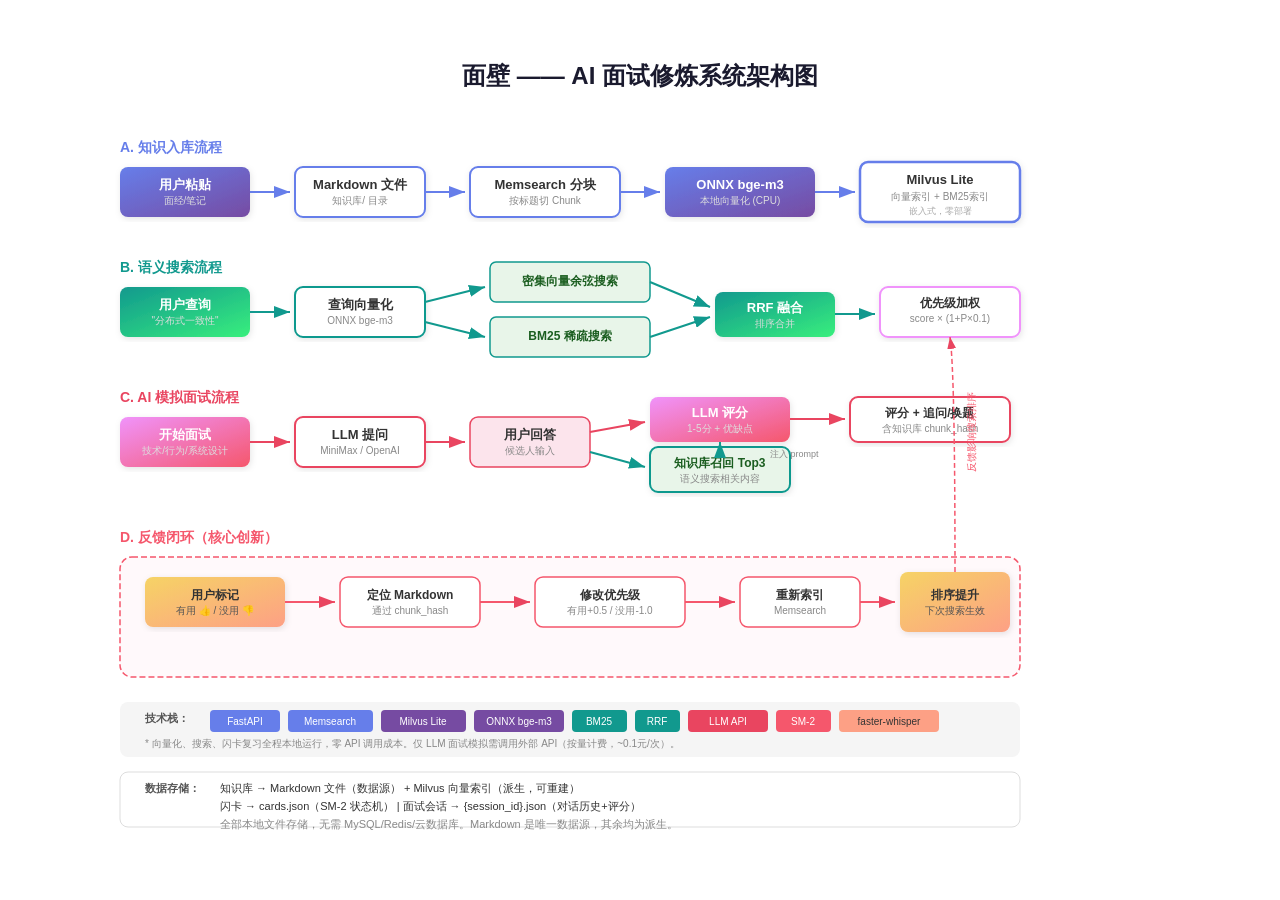
==== Agent-design-share/app/static/architecture.html @ 16f2e2cd "Add files via upload" ====
<!DOCTYPE html>
<html lang="zh">
<head>
<meta charset="UTF-8">
<title>系统架构图</title>
<style>
body { margin: 0; padding: 40px; background: #fff; font-family: -apple-system, "Segoe UI", sans-serif; }
h2 { text-align: center; margin-bottom: 30px; color: #1a1a2e; }
</style>
</head>
<body>
<h2>面壁 —— AI 面试修炼系统架构图</h2>
<svg viewBox="0 0 1100 720" xmlns="http://www.w3.org/2000/svg" style="max-width:1100px;margin:0 auto;display:block">
  <defs>
    <marker id="arrow" markerWidth="8" markerHeight="6" refX="8" refY="3" orient="auto"><path d="M0,0 L8,3 L0,6" fill="#555"/></marker>
    <marker id="arrow-blue" markerWidth="8" markerHeight="6" refX="8" refY="3" orient="auto"><path d="M0,0 L8,3 L0,6" fill="#667eea"/></marker>
    <marker id="arrow-green" markerWidth="8" markerHeight="6" refX="8" refY="3" orient="auto"><path d="M0,0 L8,3 L0,6" fill="#11998e"/></marker>
    <marker id="arrow-red" markerWidth="8" markerHeight="6" refX="8" refY="3" orient="auto"><path d="M0,0 L8,3 L0,6" fill="#e94560"/></marker>
    <filter id="shadow"><feDropShadow dx="1" dy="2" stdDeviation="3" flood-opacity="0.1"/></filter>
    <linearGradient id="gBlue" x1="0" y1="0" x2="1" y2="1"><stop offset="0%" stop-color="#667eea"/><stop offset="100%" stop-color="#764ba2"/></linearGradient>
    <linearGradient id="gGreen" x1="0" y1="0" x2="1" y2="1"><stop offset="0%" stop-color="#11998e"/><stop offset="100%" stop-color="#38ef7d"/></linearGradient>
    <linearGradient id="gOrange" x1="0" y1="0" x2="1" y2="1"><stop offset="0%" stop-color="#f093fb"/><stop offset="100%" stop-color="#f5576c"/></linearGradient>
    <linearGradient id="gYellow" x1="0" y1="0" x2="1" y2="1"><stop offset="0%" stop-color="#f6d365"/><stop offset="100%" stop-color="#fda085"/></linearGradient>
  </defs>

  <!-- ═══ 知识入库流程 (顶部) ═══ -->
  <text x="30" y="30" font-size="14" font-weight="bold" fill="#667eea">A. 知识入库流程</text>

  <!-- 用户粘贴 -->
  <rect x="30" y="45" width="130" height="50" rx="8" fill="url(#gBlue)" filter="url(#shadow)"/>
  <text x="95" y="67" text-anchor="middle" fill="#fff" font-size="13" font-weight="600">用户粘贴</text>
  <text x="95" y="82" text-anchor="middle" fill="#ddd" font-size="10">面经/笔记</text>

  <!-- → -->
  <line x1="160" y1="70" x2="200" y2="70" stroke="#667eea" stroke-width="2" marker-end="url(#arrow-blue)"/>

  <!-- Markdown文件 -->
  <rect x="205" y="45" width="130" height="50" rx="8" fill="#fff" stroke="#667eea" stroke-width="2" filter="url(#shadow)"/>
  <text x="270" y="67" text-anchor="middle" fill="#333" font-size="13" font-weight="600">Markdown 文件</text>
  <text x="270" y="82" text-anchor="middle" fill="#888" font-size="10">知识库/ 目录</text>

  <!-- → -->
  <line x1="335" y1="70" x2="375" y2="70" stroke="#667eea" stroke-width="2" marker-end="url(#arrow-blue)"/>

  <!-- Memsearch 扫描+分块 -->
  <rect x="380" y="45" width="150" height="50" rx="8" fill="#fff" stroke="#667eea" stroke-width="2" filter="url(#shadow)"/>
  <text x="455" y="67" text-anchor="middle" fill="#333" font-size="13" font-weight="600">Memsearch 分块</text>
  <text x="455" y="82" text-anchor="middle" fill="#888" font-size="10">按标题切 Chunk</text>

  <!-- → -->
  <line x1="530" y1="70" x2="570" y2="70" stroke="#667eea" stroke-width="2" marker-end="url(#arrow-blue)"/>

  <!-- ONNX 向量化 -->
  <rect x="575" y="45" width="150" height="50" rx="8" fill="url(#gBlue)" filter="url(#shadow)"/>
  <text x="650" y="67" text-anchor="middle" fill="#fff" font-size="13" font-weight="600">ONNX bge-m3</text>
  <text x="650" y="82" text-anchor="middle" fill="#ddd" font-size="10">本地向量化 (CPU)</text>

  <!-- → -->
  <line x1="725" y1="70" x2="765" y2="70" stroke="#667eea" stroke-width="2" marker-end="url(#arrow-blue)"/>

  <!-- Milvus 存储 -->
  <rect x="770" y="40" width="160" height="60" rx="8" fill="#fff" stroke="#667eea" stroke-width="2.5" filter="url(#shadow)"/>
  <text x="850" y="62" text-anchor="middle" fill="#333" font-size="13" font-weight="700">Milvus Lite</text>
  <text x="850" y="78" text-anchor="middle" fill="#888" font-size="10">向量索引 + BM25索引</text>
  <text x="850" y="92" text-anchor="middle" fill="#aaa" font-size="9">嵌入式，零部署</text>

  <!-- ═══ 搜索流程 (中部) ═══ -->
  <text x="30" y="150" font-size="14" font-weight="bold" fill="#11998e">B. 语义搜索流程</text>

  <!-- 用户查询 -->
  <rect x="30" y="165" width="130" height="50" rx="8" fill="url(#gGreen)" filter="url(#shadow)"/>
  <text x="95" y="187" text-anchor="middle" fill="#fff" font-size="13" font-weight="600">用户查询</text>
  <text x="95" y="202" text-anchor="middle" fill="#ddd" font-size="10">"分布式一致性"</text>

  <!-- → -->
  <line x1="160" y1="190" x2="200" y2="190" stroke="#11998e" stroke-width="2" marker-end="url(#arrow-green)"/>

  <!-- 查询向量化 -->
  <rect x="205" y="165" width="130" height="50" rx="8" fill="#fff" stroke="#11998e" stroke-width="2" filter="url(#shadow)"/>
  <text x="270" y="187" text-anchor="middle" fill="#333" font-size="13" font-weight="600">查询向量化</text>
  <text x="270" y="202" text-anchor="middle" fill="#888" font-size="10">ONNX bge-m3</text>

  <!-- 分叉成两路 -->
  <line x1="335" y1="180" x2="395" y2="165" stroke="#11998e" stroke-width="2" marker-end="url(#arrow-green)"/>
  <line x1="335" y1="200" x2="395" y2="215" stroke="#11998e" stroke-width="2" marker-end="url(#arrow-green)"/>

  <!-- 密集向量搜索 -->
  <rect x="400" y="140" width="160" height="40" rx="6" fill="#e8f5e9" stroke="#11998e" stroke-width="1.5"/>
  <text x="480" y="163" text-anchor="middle" fill="#1b5e20" font-size="12" font-weight="600">密集向量余弦搜索</text>

  <!-- BM25 稀疏搜索 -->
  <rect x="400" y="195" width="160" height="40" rx="6" fill="#e8f5e9" stroke="#11998e" stroke-width="1.5"/>
  <text x="480" y="218" text-anchor="middle" fill="#1b5e20" font-size="12" font-weight="600">BM25 稀疏搜索</text>

  <!-- 两路合并 → RRF -->
  <line x1="560" y1="160" x2="620" y2="185" stroke="#11998e" stroke-width="2" marker-end="url(#arrow-green)"/>
  <line x1="560" y1="215" x2="620" y2="195" stroke="#11998e" stroke-width="2" marker-end="url(#arrow-green)"/>

  <!-- RRF 融合 -->
  <rect x="625" y="170" width="120" height="45" rx="8" fill="url(#gGreen)" filter="url(#shadow)"/>
  <text x="685" y="190" text-anchor="middle" fill="#fff" font-size="13" font-weight="700">RRF 融合</text>
  <text x="685" y="205" text-anchor="middle" fill="#ddd" font-size="10">排序合并</text>

  <!-- → -->
  <line x1="745" y1="192" x2="785" y2="192" stroke="#11998e" stroke-width="2" marker-end="url(#arrow-green)"/>

  <!-- 优先级加权 -->
  <rect x="790" y="165" width="140" height="50" rx="8" fill="#fff" stroke="#f093fb" stroke-width="2" filter="url(#shadow)"/>
  <text x="860" y="185" text-anchor="middle" fill="#333" font-size="12" font-weight="600">优先级加权</text>
  <text x="860" y="200" text-anchor="middle" fill="#888" font-size="10">score × (1+P×0.1)</text>

  <!-- ═══ 面试+评分流程 (中下部) ═══ -->
  <text x="30" y="280" font-size="14" font-weight="bold" fill="#e94560">C. AI 模拟面试流程</text>

  <!-- 开始面试 -->
  <rect x="30" y="295" width="130" height="50" rx="8" fill="url(#gOrange)" filter="url(#shadow)"/>
  <text x="95" y="317" text-anchor="middle" fill="#fff" font-size="13" font-weight="600">开始面试</text>
  <text x="95" y="332" text-anchor="middle" fill="#ddd" font-size="10">技术/行为/系统设计</text>

  <!-- → -->
  <line x1="160" y1="320" x2="200" y2="320" stroke="#e94560" stroke-width="2" marker-end="url(#arrow-red)"/>

  <!-- LLM 提问 -->
  <rect x="205" y="295" width="130" height="50" rx="8" fill="#fff" stroke="#e94560" stroke-width="2" filter="url(#shadow)"/>
  <text x="270" y="317" text-anchor="middle" fill="#333" font-size="13" font-weight="600">LLM 提问</text>
  <text x="270" y="332" text-anchor="middle" fill="#888" font-size="10">MiniMax / OpenAI</text>

  <!-- → -->
  <line x1="335" y1="320" x2="375" y2="320" stroke="#e94560" stroke-width="2" marker-end="url(#arrow-red)"/>

  <!-- 用户回答 -->
  <rect x="380" y="295" width="120" height="50" rx="8" fill="#fce4ec" stroke="#e94560" stroke-width="1.5"/>
  <text x="440" y="317" text-anchor="middle" fill="#333" font-size="13" font-weight="600">用户回答</text>
  <text x="440" y="332" text-anchor="middle" fill="#888" font-size="10">候选人输入</text>

  <!-- → 两路 -->
  <line x1="500" y1="310" x2="555" y2="300" stroke="#e94560" stroke-width="2" marker-end="url(#arrow-red)"/>
  <line x1="500" y1="330" x2="555" y2="345" stroke="#11998e" stroke-width="2" marker-end="url(#arrow-green)"/>

  <!-- 知识库召回 -->
  <rect x="560" y="325" width="140" height="45" rx="8" fill="#e8f5e9" stroke="#11998e" stroke-width="2" filter="url(#shadow)"/>
  <text x="630" y="345" text-anchor="middle" fill="#1b5e20" font-size="12" font-weight="600">知识库召回 Top3</text>
  <text x="630" y="360" text-anchor="middle" fill="#888" font-size="10">语义搜索相关内容</text>

  <!-- LLM 评分 -->
  <rect x="560" y="275" width="140" height="45" rx="8" fill="url(#gOrange)" filter="url(#shadow)"/>
  <text x="630" y="295" text-anchor="middle" fill="#fff" font-size="13" font-weight="700">LLM 评分</text>
  <text x="630" y="310" text-anchor="middle" fill="#ddd" font-size="10">1-5分 + 优缺点</text>

  <!-- 知识库→LLM -->
  <line x1="630" y1="325" x2="630" y2="320" stroke="#11998e" stroke-width="2" marker-end="url(#arrow-green)"/>
  <text x="680" y="335" font-size="9" fill="#888">注入 prompt</text>

  <!-- → 输出 -->
  <line x1="700" y1="297" x2="755" y2="297" stroke="#e94560" stroke-width="2" marker-end="url(#arrow-red)"/>

  <!-- 评分结果 -->
  <rect x="760" y="275" width="160" height="45" rx="8" fill="#fff" stroke="#e94560" stroke-width="2" filter="url(#shadow)"/>
  <text x="840" y="295" text-anchor="middle" fill="#333" font-size="12" font-weight="600">评分 + 追问/换题</text>
  <text x="840" y="310" text-anchor="middle" fill="#888" font-size="10">含知识库 chunk_hash</text>

  <!-- ═══ 反馈闭环 (底部) ═══ -->
  <text x="30" y="420" font-size="14" font-weight="bold" fill="#f5576c">D. 反馈闭环（核心创新）</text>

  <!-- 反馈流程框 -->
  <rect x="30" y="435" width="900" height="120" rx="12" fill="#fff9fb" stroke="#f5576c" stroke-width="1.5" stroke-dasharray="6,3"/>

  <!-- 用户标记 -->
  <rect x="55" y="455" width="140" height="50" rx="8" fill="url(#gYellow)" filter="url(#shadow)"/>
  <text x="125" y="477" text-anchor="middle" fill="#333" font-size="12" font-weight="600">用户标记</text>
  <text x="125" y="492" text-anchor="middle" fill="#555" font-size="10">有用 👍 / 没用 👎</text>

  <!-- → -->
  <line x1="195" y1="480" x2="245" y2="480" stroke="#f5576c" stroke-width="2" marker-end="url(#arrow-red)"/>

  <!-- 定位源文件 -->
  <rect x="250" y="455" width="140" height="50" rx="8" fill="#fff" stroke="#f5576c" stroke-width="1.5"/>
  <text x="320" y="477" text-anchor="middle" fill="#333" font-size="12" font-weight="600">定位 Markdown</text>
  <text x="320" y="492" text-anchor="middle" fill="#888" font-size="10">通过 chunk_hash</text>

  <!-- → -->
  <line x1="390" y1="480" x2="440" y2="480" stroke="#f5576c" stroke-width="2" marker-end="url(#arrow-red)"/>

  <!-- 修改优先级 -->
  <rect x="445" y="455" width="150" height="50" rx="8" fill="#fff" stroke="#f5576c" stroke-width="1.5"/>
  <text x="520" y="477" text-anchor="middle" fill="#333" font-size="12" font-weight="600">修改优先级</text>
  <text x="520" y="492" text-anchor="middle" fill="#888" font-size="10">有用+0.5 / 没用-1.0</text>

  <!-- → -->
  <line x1="595" y1="480" x2="645" y2="480" stroke="#f5576c" stroke-width="2" marker-end="url(#arrow-red)"/>

  <!-- 重新索引 -->
  <rect x="650" y="455" width="120" height="50" rx="8" fill="#fff" stroke="#f5576c" stroke-width="1.5"/>
  <text x="710" y="477" text-anchor="middle" fill="#333" font-size="12" font-weight="600">重新索引</text>
  <text x="710" y="492" text-anchor="middle" fill="#888" font-size="10">Memsearch</text>

  <!-- → -->
  <line x1="770" y1="480" x2="805" y2="480" stroke="#f5576c" stroke-width="2" marker-end="url(#arrow-red)"/>

  <!-- 排序变化 -->
  <rect x="810" y="450" width="110" height="60" rx="8" fill="url(#gYellow)" filter="url(#shadow)"/>
  <text x="865" y="477" text-anchor="middle" fill="#333" font-size="12" font-weight="700">排序提升</text>
  <text x="865" y="492" text-anchor="middle" fill="#555" font-size="10">下次搜索生效</text>

  <!-- 回到搜索的弧线箭头 -->
  <path d="M865,450 Q865,250 860,215" fill="none" stroke="#f5576c" stroke-width="1.5" stroke-dasharray="5,3" marker-end="url(#arrow-red)"/>
  <text x="885" y="350" font-size="10" fill="#f5576c" transform="rotate(-90,885,350)">反馈影响搜索排序</text>

  <!-- ═══ 底部技术栈标签 ═══ -->
  <rect x="30" y="580" width="900" height="55" rx="8" fill="#f5f5f5"/>
  <text x="55" y="600" font-size="11" fill="#555" font-weight="600">技术栈：</text>

  <rect x="120" y="588" width="70" height="22" rx="4" fill="#667eea"/><text x="155" y="603" text-anchor="middle" fill="#fff" font-size="10">FastAPI</text>
  <rect x="198" y="588" width="85" height="22" rx="4" fill="#667eea"/><text x="240" y="603" text-anchor="middle" fill="#fff" font-size="10">Memsearch</text>
  <rect x="291" y="588" width="85" height="22" rx="4" fill="#764ba2"/><text x="333" y="603" text-anchor="middle" fill="#fff" font-size="10">Milvus Lite</text>
  <rect x="384" y="588" width="90" height="22" rx="4" fill="#764ba2"/><text x="429" y="603" text-anchor="middle" fill="#fff" font-size="10">ONNX bge-m3</text>
  <rect x="482" y="588" width="55" height="22" rx="4" fill="#11998e"/><text x="509" y="603" text-anchor="middle" fill="#fff" font-size="10">BM25</text>
  <rect x="545" y="588" width="45" height="22" rx="4" fill="#11998e"/><text x="567" y="603" text-anchor="middle" fill="#fff" font-size="10">RRF</text>
  <rect x="598" y="588" width="80" height="22" rx="4" fill="#e94560"/><text x="638" y="603" text-anchor="middle" fill="#fff" font-size="10">LLM API</text>
  <rect x="686" y="588" width="55" height="22" rx="4" fill="#f5576c"/><text x="713" y="603" text-anchor="middle" fill="#fff" font-size="10">SM-2</text>
  <rect x="749" y="588" width="100" height="22" rx="4" fill="#fda085"/><text x="799" y="603" text-anchor="middle" fill="#333" font-size="10">faster-whisper</text>

  <!-- 标注：零成本 -->
  <text x="55" y="625" font-size="10" fill="#888">* 向量化、搜索、闪卡复习全程本地运行，零 API 调用成本。仅 LLM 面试模拟需调用外部 API（按量计费，~0.1元/次）。</text>

  <!-- ═══ 数据流标注 ═══ -->
  <rect x="30" y="650" width="900" height="55" rx="8" fill="#fff" stroke="#ddd" stroke-width="1"/>
  <text x="55" y="670" font-size="11" fill="#555" font-weight="600">数据存储：</text>
  <text x="130" y="670" font-size="11" fill="#333">知识库 → Markdown 文件（数据源） + Milvus 向量索引（派生，可重建）</text>
  <text x="130" y="688" font-size="11" fill="#333">闪卡 → cards.json（SM-2 状态机）  |  面试会话 → {session_id}.json（对话历史+评分）</text>
  <text x="130" y="706" font-size="11" fill="#888">全部本地文件存储，无需 MySQL/Redis/云数据库。Markdown 是唯一数据源，其余均为派生。</text>
</svg>
</body>
</html>
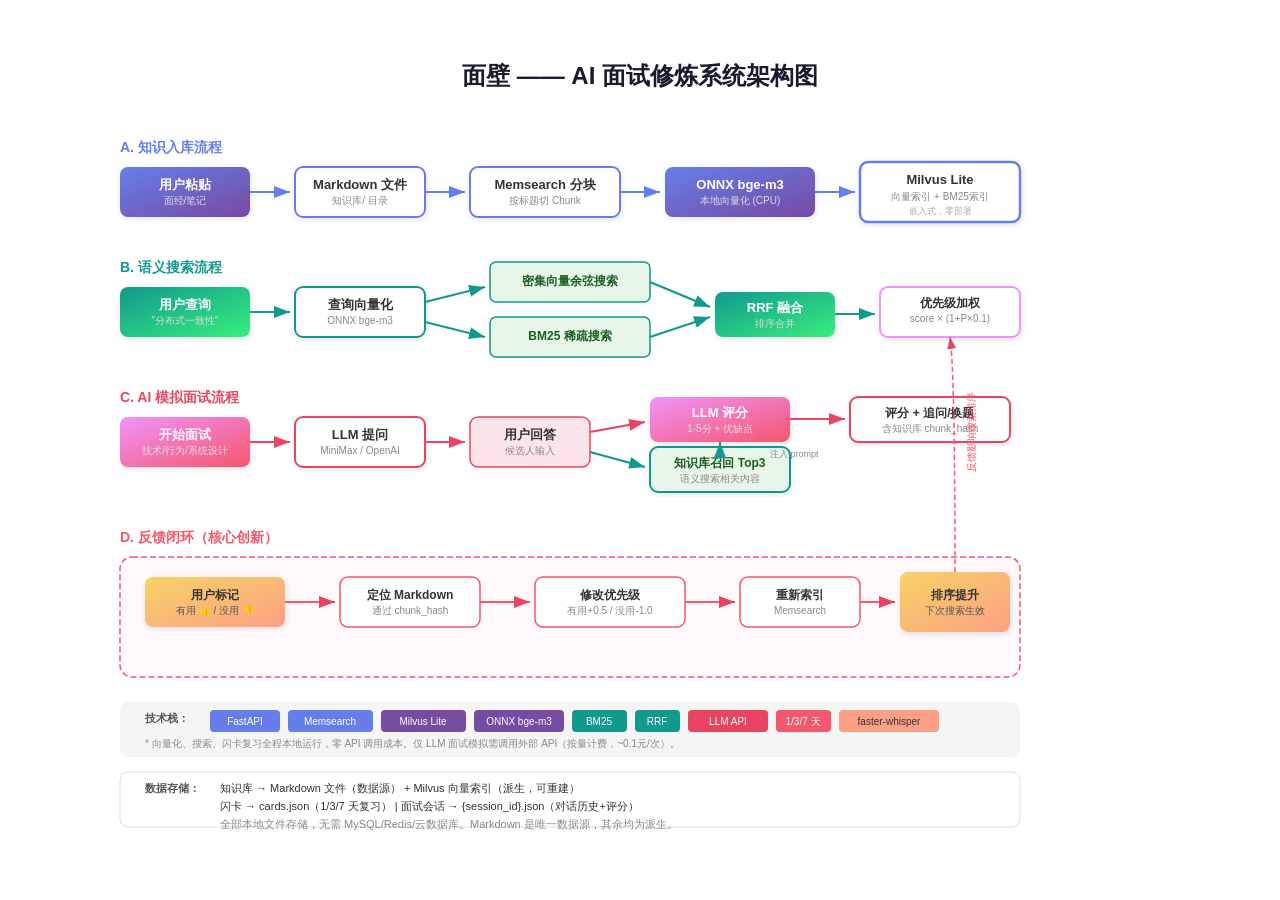
==== commit 0c10b5b0: "fix: improve demo setup and interview scoring" ====
--- a/Agent-design-share/app/static/architecture.html
+++ b/Agent-design-share/app/static/architecture.html
@@ -217,7 +217,7 @@
   <rect x="482" y="588" width="55" height="22" rx="4" fill="#11998e"/><text x="509" y="603" text-anchor="middle" fill="#fff" font-size="10">BM25</text>
   <rect x="545" y="588" width="45" height="22" rx="4" fill="#11998e"/><text x="567" y="603" text-anchor="middle" fill="#fff" font-size="10">RRF</text>
   <rect x="598" y="588" width="80" height="22" rx="4" fill="#e94560"/><text x="638" y="603" text-anchor="middle" fill="#fff" font-size="10">LLM API</text>
-  <rect x="686" y="588" width="55" height="22" rx="4" fill="#f5576c"/><text x="713" y="603" text-anchor="middle" fill="#fff" font-size="10">SM-2</text>
+  <rect x="686" y="588" width="55" height="22" rx="4" fill="#f5576c"/><text x="713" y="603" text-anchor="middle" fill="#fff" font-size="10">1/3/7 天</text>
   <rect x="749" y="588" width="100" height="22" rx="4" fill="#fda085"/><text x="799" y="603" text-anchor="middle" fill="#333" font-size="10">faster-whisper</text>
 
   <!-- 标注：零成本 -->
@@ -227,7 +227,7 @@
   <rect x="30" y="650" width="900" height="55" rx="8" fill="#fff" stroke="#ddd" stroke-width="1"/>
   <text x="55" y="670" font-size="11" fill="#555" font-weight="600">数据存储：</text>
   <text x="130" y="670" font-size="11" fill="#333">知识库 → Markdown 文件（数据源） + Milvus 向量索引（派生，可重建）</text>
-  <text x="130" y="688" font-size="11" fill="#333">闪卡 → cards.json（SM-2 状态机）  |  面试会话 → {session_id}.json（对话历史+评分）</text>
+  <text x="130" y="688" font-size="11" fill="#333">闪卡 → cards.json（1/3/7 天复习）  |  面试会话 → {session_id}.json（对话历史+评分）</text>
   <text x="130" y="706" font-size="11" fill="#888">全部本地文件存储，无需 MySQL/Redis/云数据库。Markdown 是唯一数据源，其余均为派生。</text>
 </svg>
 </body>
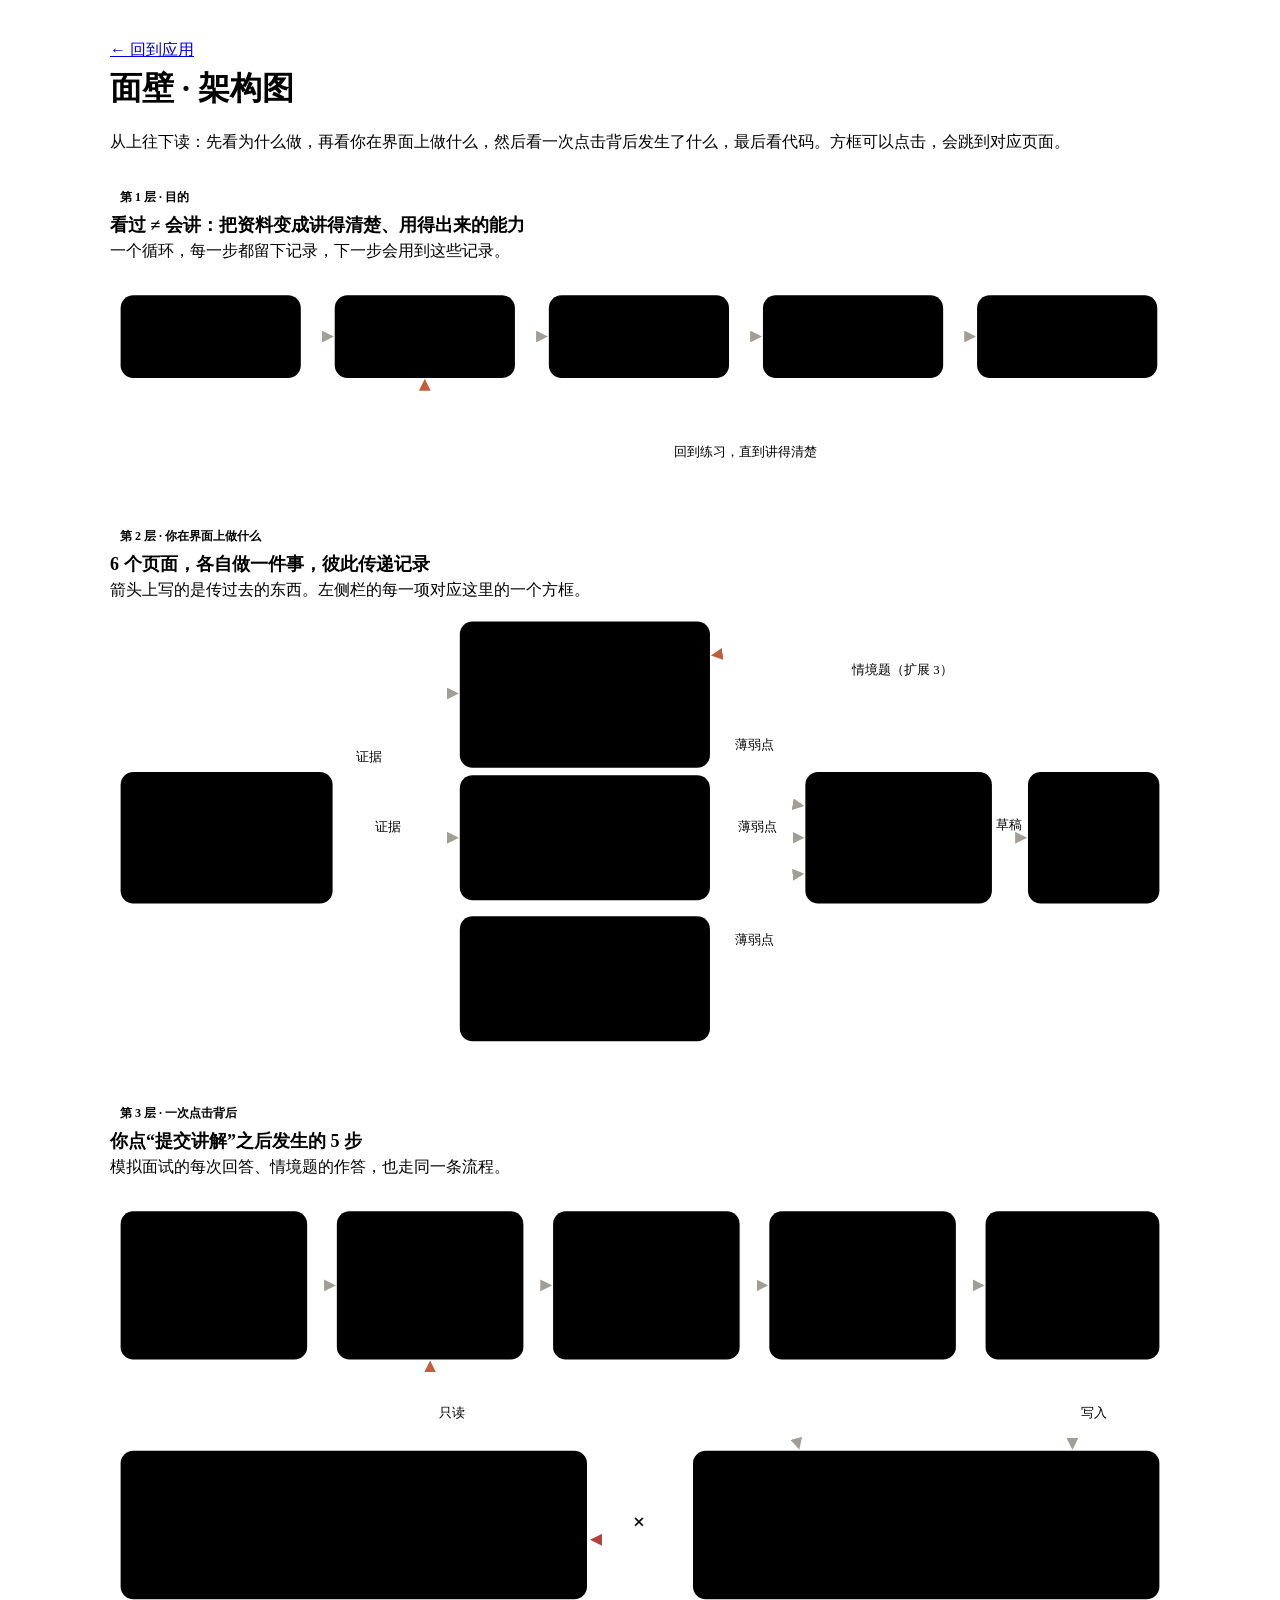
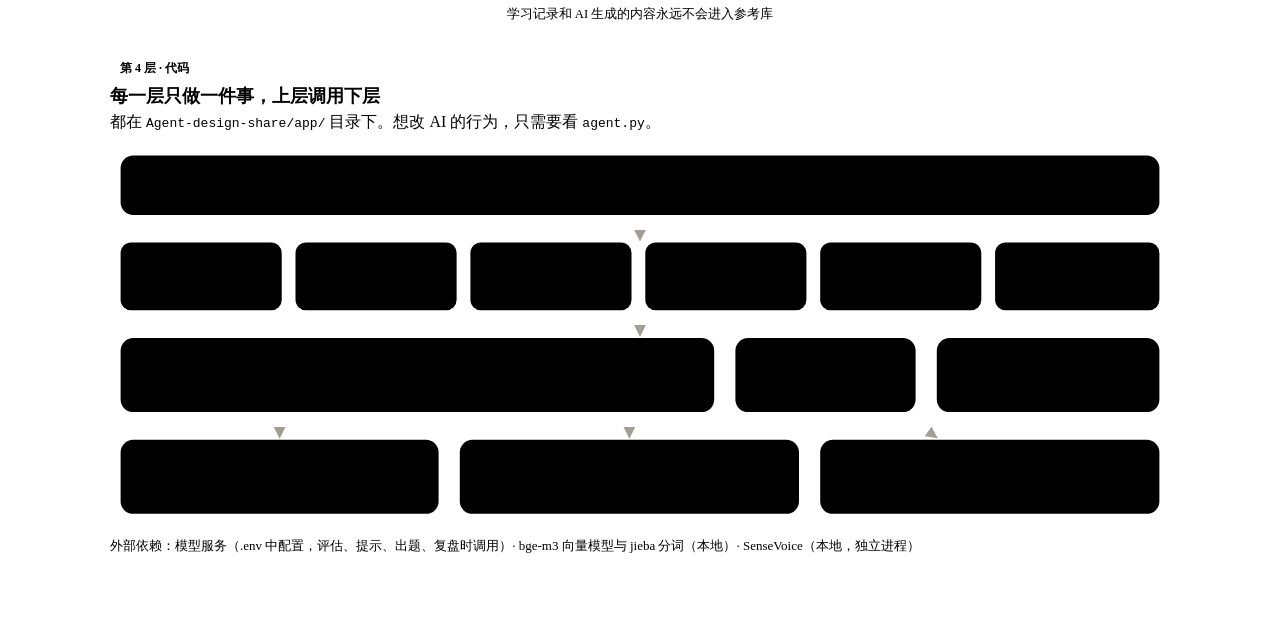
==== commit 85a1bb89: "Add layered architecture page and Playwright UI flow script Co-Authored-By: Claude Opus 5.5 <noreply" ====
--- a/Agent-design-share/app/static/architecture.html
+++ b/Agent-design-share/app/static/architecture.html
@@ -1,234 +1,193 @@
-<!DOCTYPE html>
-<html lang="zh">
+<!doctype html>
+<html lang="zh-CN">
 <head>
-<meta charset="UTF-8">
-<title>系统架构图</title>
+<meta charset="utf-8">
+<meta name="viewport" content="width=device-width, initial-scale=1">
+<title>面壁 · 架构图</title>
+<link rel="icon" href="data:,">
+<link rel="stylesheet" href="/static/style.css">
 <style>
-body { margin: 0; padding: 40px; background: #fff; font-family: -apple-system, "Segoe UI", sans-serif; }
-h2 { text-align: center; margin-bottom: 30px; color: #1a1a2e; }
+  body { display: block; }
+  .wrap { max-width: 1060px; margin: 0 auto; padding: 32px 28px 80px; }
+  section { margin-top: 34px; }
+  .lv { display: inline-block; font-size: 12px; font-weight: 600; color: var(--accent); background: var(--accent-soft); border-radius: 999px; padding: 1px 10px; margin-bottom: 6px; }
+  section h2 { font-size: 18px; margin: 0 0 4px; }
+  section > p { color: var(--muted); margin: 0 0 12px; }
+  svg { width: 100%; height: auto; display: block; }
+  svg .box { fill: var(--panel); stroke: var(--border-strong); stroke-width: 1.2; }
+  svg .box.hl { fill: var(--accent-soft); stroke: var(--accent); }
+  svg .box.ok { fill: var(--ok-soft); stroke: var(--ok); }
+  svg .box.info { fill: var(--info-soft); stroke: var(--info); }
+  svg .box.plain { fill: var(--sunken); }
+  svg a:hover .box { stroke: var(--accent); stroke-width: 2; }
+  svg .t { font-size: 15px; font-weight: 600; fill: var(--text); }
+  svg .s { font-size: 12.5px; fill: var(--muted); }
+  svg .m { font-size: 12px; fill: var(--text); font-family: var(--mono); }
+  svg .n { font-size: 13px; font-weight: 700; fill: var(--accent); }
+  svg .lbl { font-size: 12px; font-weight: 500; fill: var(--accent); }
+  svg .bad { font-size: 12px; font-weight: 500; fill: var(--bad); }
+  svg .ar { stroke: var(--faint); stroke-width: 1.6; fill: none; marker-end: url(#ah); }
+  svg .ar.hl { stroke: var(--accent); marker-end: url(#ah2); }
+  svg .ar.no { stroke: var(--bad); stroke-dasharray: 5 4; marker-end: url(#ah3); }
+  svg .center { font-size: 22px; font-weight: 700; fill: var(--text); }
+  .card.note { margin-top: 10px; font-size: 13px; }
 </style>
 </head>
 <body>
-<h2>面壁 —— AI 面试修炼系统架构图</h2>
-<svg viewBox="0 0 1100 720" xmlns="http://www.w3.org/2000/svg" style="max-width:1100px;margin:0 auto;display:block">
-  <defs>
-    <marker id="arrow" markerWidth="8" markerHeight="6" refX="8" refY="3" orient="auto"><path d="M0,0 L8,3 L0,6" fill="#555"/></marker>
-    <marker id="arrow-blue" markerWidth="8" markerHeight="6" refX="8" refY="3" orient="auto"><path d="M0,0 L8,3 L0,6" fill="#667eea"/></marker>
-    <marker id="arrow-green" markerWidth="8" markerHeight="6" refX="8" refY="3" orient="auto"><path d="M0,0 L8,3 L0,6" fill="#11998e"/></marker>
-    <marker id="arrow-red" markerWidth="8" markerHeight="6" refX="8" refY="3" orient="auto"><path d="M0,0 L8,3 L0,6" fill="#e94560"/></marker>
-    <filter id="shadow"><feDropShadow dx="1" dy="2" stdDeviation="3" flood-opacity="0.1"/></filter>
-    <linearGradient id="gBlue" x1="0" y1="0" x2="1" y2="1"><stop offset="0%" stop-color="#667eea"/><stop offset="100%" stop-color="#764ba2"/></linearGradient>
-    <linearGradient id="gGreen" x1="0" y1="0" x2="1" y2="1"><stop offset="0%" stop-color="#11998e"/><stop offset="100%" stop-color="#38ef7d"/></linearGradient>
-    <linearGradient id="gOrange" x1="0" y1="0" x2="1" y2="1"><stop offset="0%" stop-color="#f093fb"/><stop offset="100%" stop-color="#f5576c"/></linearGradient>
-    <linearGradient id="gYellow" x1="0" y1="0" x2="1" y2="1"><stop offset="0%" stop-color="#f6d365"/><stop offset="100%" stop-color="#fda085"/></linearGradient>
-  </defs>
+<svg width="0" height="0" style="position:absolute"><defs>
+  <marker id="ah" viewBox="0 0 10 10" refX="9" refY="5" markerWidth="7" markerHeight="7" orient="auto-start-reverse"><path d="M0 0L10 5L0 10z" fill="#a39e95"/></marker>
+  <marker id="ah2" viewBox="0 0 10 10" refX="9" refY="5" markerWidth="7" markerHeight="7" orient="auto-start-reverse"><path d="M0 0L10 5L0 10z" fill="#c15f3c"/></marker>
+  <marker id="ah3" viewBox="0 0 10 10" refX="9" refY="5" markerWidth="7" markerHeight="7" orient="auto-start-reverse"><path d="M0 0L10 5L0 10z" fill="#b4413a"/></marker>
+</defs></svg>
 
-  <!-- ═══ 知识入库流程 (顶部) ═══ -->
-  <text x="30" y="30" font-size="14" font-weight="bold" fill="#667eea">A. 知识入库流程</text>
+<div class="wrap">
+  <a href="/" class="tiny">← 回到应用</a>
+  <h1 style="margin-top:6px">面壁 · 架构图</h1>
+  <p class="muted">从上往下读：先看为什么做，再看你在界面上做什么，然后看一次点击背后发生了什么，最后看代码。方框可以点击，会跳到对应页面。</p>
 
-  <!-- 用户粘贴 -->
-  <rect x="30" y="45" width="130" height="50" rx="8" fill="url(#gBlue)" filter="url(#shadow)"/>
-  <text x="95" y="67" text-anchor="middle" fill="#fff" font-size="13" font-weight="600">用户粘贴</text>
-  <text x="95" y="82" text-anchor="middle" fill="#ddd" font-size="10">面经/笔记</text>
+  <!-- ① 目的 -->
+  <section>
+    <span class="lv">第 1 层 · 目的</span>
+    <h2>看过 ≠ 会讲：把资料变成讲得清楚、用得出来的能力</h2>
+    <p>一个循环，每一步都留下记录，下一步会用到这些记录。</p>
+    <svg viewBox="0 0 1000 205">
+      <a href="/#kb" target="_top"><rect class="box" x="10" y="20" width="170" height="78" rx="12"/>
+        <text class="n" x="28" y="48">1</text><text class="t" x="46" y="48">整理资料</text><text class="s" x="28" y="76">笔记、面经、教材摘录</text></a>
+      <a href="/#practice" target="_top"><rect class="box hl" x="212" y="20" width="170" height="78" rx="12"/>
+        <text class="n" x="230" y="48">2</text><text class="t" x="248" y="48">练习</text><text class="s" x="230" y="76">讲解 · 模拟面试 · 录音</text></a>
+      <rect class="box" x="414" y="20" width="170" height="78" rx="12"/>
+        <text class="n" x="432" y="48">3</text><text class="t" x="450" y="48">有依据的反馈</text><text class="s" x="432" y="76">对照你的资料打分</text>
+      <a href="/#records" target="_top"><rect class="box" x="616" y="20" width="170" height="78" rx="12"/>
+        <text class="n" x="634" y="48">4</text><text class="t" x="652" y="48">记下薄弱点</text><text class="s" x="634" y="76">你确认后才算数</text></a>
+      <a href="/#cards" target="_top"><rect class="box" x="818" y="20" width="170" height="78" rx="12"/>
+        <text class="n" x="836" y="48">5</text><text class="t" x="854" y="48">复习、再练</text><text class="s" x="836" y="76">闪卡 · 情境题</text></a>
+      <path class="ar" d="M180 59H210"/><path class="ar" d="M382 59H412"/><path class="ar" d="M584 59H614"/><path class="ar" d="M786 59H816"/>
+      <path class="ar hl" d="M903 98V150H297V100"/>
+      <text class="lbl" x="600" y="172" text-anchor="middle">回到练习，直到讲得清楚</text>
+    </svg>
+  </section>
 
-  <!-- → -->
-  <line x1="160" y1="70" x2="200" y2="70" stroke="#667eea" stroke-width="2" marker-end="url(#arrow-blue)"/>
+  <!-- ② 页面 -->
+  <section>
+    <span class="lv">第 2 层 · 你在界面上做什么</span>
+    <h2>6 个页面，各自做一件事，彼此传递记录</h2>
+    <p>箭头上写的是传过去的东西。左侧栏的每一项对应这里的一个方框。</p>
+    <svg viewBox="0 0 1000 430">
+      <a href="/#kb" target="_top"><rect class="box ok" x="10" y="150" width="200" height="124" rx="12"/>
+        <text class="t" x="28" y="178">知识库</text>
+        <text class="s" x="28" y="204">做：添加资料，勾选“已审核”</text><text class="s" x="28" y="224">　　对检索结果标有用 / 没用</text>
+        <text class="s" x="28" y="254">得到：评分的依据</text></a>
 
-  <!-- Markdown文件 -->
-  <rect x="205" y="45" width="130" height="50" rx="8" fill="#fff" stroke="#667eea" stroke-width="2" filter="url(#shadow)"/>
-  <text x="270" y="67" text-anchor="middle" fill="#333" font-size="13" font-weight="600">Markdown 文件</text>
-  <text x="270" y="82" text-anchor="middle" fill="#888" font-size="10">知识库/ 目录</text>
+      <a href="/#practice" target="_top"><rect class="box hl" x="330" y="8" width="236" height="138" rx="12"/>
+        <text class="t" x="348" y="36">练习（费曼讲解）</text>
+        <text class="s" x="348" y="62">做：用自己的话讲解</text><text class="s" x="348" y="82">　　要提示并评价它（扩展 1）</text>
+        <text class="s" x="348" y="108">得到：分数、证据、</text><text class="s" x="348" y="128">　　　版本对比（扩展 2）</text></a>
+      <a href="/#interview" target="_top"><rect class="box" x="330" y="153" width="236" height="118" rx="12"/>
+        <text class="t" x="348" y="181">模拟面试</text>
+        <text class="s" x="348" y="207">做：回答 AI 面试官</text>
+        <text class="s" x="348" y="233">得到：追问或换题、每题评估、</text><text class="s" x="348" y="253">　　　面试总结</text></a>
+      <a href="/#speech" target="_top"><rect class="box" x="330" y="286" width="236" height="118" rx="12"/>
+        <text class="t" x="348" y="314">语音复盘</text>
+        <text class="s" x="348" y="340">做：上传录音，本地转写后校对</text>
+        <text class="s" x="348" y="366">得到：要点、不足、改进方向</text></a>
 
-  <!-- → -->
-  <line x1="335" y1="70" x2="375" y2="70" stroke="#667eea" stroke-width="2" marker-end="url(#arrow-blue)"/>
+      <a href="/#records" target="_top"><rect class="box info" x="656" y="150" width="176" height="124" rx="12"/>
+        <text class="t" x="674" y="178">学习记录</text>
+        <text class="s" x="674" y="204">做：确认薄弱点</text><text class="s" x="674" y="224">　　编辑提示偏好</text>
+        <text class="s" x="674" y="254">得到：闪卡草稿、情境题</text></a>
+      <a href="/#cards" target="_top"><rect class="box" x="866" y="150" width="124" height="124" rx="12"/>
+        <text class="t" x="884" y="178">闪卡</text>
+        <text class="s" x="884" y="204">做：到期复习</text><text class="s" x="884" y="224">　　按难度评分</text>
+        <text class="s" x="884" y="254">得到：下次时间</text></a>
 
-  <!-- Memsearch 扫描+分块 -->
-  <rect x="380" y="45" width="150" height="50" rx="8" fill="#fff" stroke="#667eea" stroke-width="2" filter="url(#shadow)"/>
-  <text x="455" y="67" text-anchor="middle" fill="#333" font-size="13" font-weight="600">Memsearch 分块</text>
-  <text x="455" y="82" text-anchor="middle" fill="#888" font-size="10">按标题切 Chunk</text>
+      <path class="ar" d="M210 190C270 190 270 76 328 76"/><path class="ar" d="M210 212H328"/>
+      <text class="lbl" x="232" y="140">证据</text><text class="lbl" x="250" y="206">证据</text>
+      <path class="ar" d="M566 100C620 100 610 175 654 182"/><path class="ar" d="M566 212H654"/><path class="ar" d="M566 345C620 345 610 250 654 246"/>
+      <text class="lbl" x="590" y="128">薄弱点</text><text class="lbl" x="592" y="206">薄弱点</text><text class="lbl" x="590" y="312">薄弱点</text>
+      <path class="ar" d="M832 212H864"/><text class="lbl" x="836" y="204">草稿</text>
+      <path class="ar hl" d="M744 150C744 40 640 30 568 40"/><text class="lbl" x="700" y="58">情境题（扩展 3）</text>
+    </svg>
+  </section>
 
-  <!-- → -->
-  <line x1="530" y1="70" x2="570" y2="70" stroke="#667eea" stroke-width="2" marker-end="url(#arrow-blue)"/>
+  <!-- ③ 一次提交背后 -->
+  <section>
+    <span class="lv">第 3 层 · 一次点击背后</span>
+    <h2>你点“提交讲解”之后发生的 5 步</h2>
+    <p>模拟面试的每次回答、情境题的作答，也走同一条流程。</p>
+    <svg viewBox="0 0 1000 410">
+      <rect class="box" x="10" y="20" width="176" height="140" rx="12"/>
+        <text class="n" x="26" y="48">①</text><text class="t" x="46" y="48">存为新版本</text>
+        <text class="s" x="26" y="78">v1、v2、v3… 依次增加</text><text class="s" x="26" y="100">旧版本不会被修改</text>
+      <rect class="box ok" x="214" y="20" width="176" height="140" rx="12"/>
+        <text class="n" x="230" y="48">②</text><text class="t" x="250" y="48">找证据</text>
+        <text class="s" x="230" y="78">题目、回答各检索一次</text><text class="s" x="230" y="100">只查已审核的资料</text>
+        <text class="s" x="230" y="122">按优先级重排</text><text class="s" x="230" y="144">取前 3 条：E1 E2 E3</text>
+      <rect class="box hl" x="418" y="20" width="176" height="140" rx="12"/>
+        <text class="n" x="434" y="48">③</text><text class="t" x="454" y="48">AI 评估</text>
+        <text class="s" x="434" y="78">4 个维度，各打 1–5 分</text><text class="s" x="434" y="100">引用你的原话</text>
+        <text class="s" x="434" y="122">标注依据的证据编号</text><text class="s" x="434" y="144">参考你之前的版本</text>
+      <rect class="box" x="622" y="20" width="176" height="140" rx="12"/>
+        <text class="n" x="638" y="48">④</text><text class="t" x="658" y="48">程序校验</text>
+        <text class="s" x="638" y="78">原话不在回答里 → 删除</text><text class="s" x="638" y="100">证据编号不存在 → 删除</text>
+        <text class="s" x="638" y="122">格式不对 → 重试 1 次</text>
+      <rect class="box info" x="826" y="20" width="164" height="140" rx="12"/>
+        <text class="n" x="842" y="48">⑤</text><text class="t" x="862" y="48">你看到</text>
+        <text class="s" x="842" y="78">有依据的评分</text><text class="s" x="842" y="100">或“无法确定”</text>
+        <text class="s" x="842" y="122">或“评估不可用”</text><text class="s" x="842" y="144">不会编造分数</text>
+      <path class="ar" d="M186 90H212"/><path class="ar" d="M390 90H416"/><path class="ar" d="M594 90H620"/><path class="ar" d="M798 90H824"/>
 
-  <!-- ONNX 向量化 -->
-  <rect x="575" y="45" width="150" height="50" rx="8" fill="url(#gBlue)" filter="url(#shadow)"/>
-  <text x="650" y="67" text-anchor="middle" fill="#fff" font-size="13" font-weight="600">ONNX bge-m3</text>
-  <text x="650" y="82" text-anchor="middle" fill="#ddd" font-size="10">本地向量化 (CPU)</text>
+      <rect class="box ok" x="10" y="246" width="440" height="140" rx="12"/>
+        <text class="t" x="30" y="276">参考库（评分依据）</text>
+        <text class="s" x="30" y="304">你添加并审核过的资料（Markdown 文件）</text>
+        <text class="s" x="30" y="326">每份资料：来源、版本、审核状态、优先级 0–5</text>
+        <text class="s" x="30" y="348">有用 +0.5，没用 −1；最终分 = 检索分 × (1 + 0.1 × 优先级)</text>
+        <text class="s" x="30" y="370">检索：BM25 + 向量 → 混合 → 按优先级重排</text>
+      <rect class="box info" x="550" y="246" width="440" height="140" rx="12"/>
+        <text class="t" x="570" y="276">学习记录（你的历史）</text>
+        <text class="s" x="570" y="304">题目、每一版作答、每次评估</text>
+        <text class="s" x="570" y="326">提示与反馈、面试会话、复盘</text>
+        <text class="s" x="570" y="348">薄弱点、闪卡与复习记录</text>
+        <text class="s" x="570" y="370">按学习者隔离，可一键删除</text>
+      <path class="ar hl" d="M302 244V162"/><text class="lbl" x="310" y="214">只读</text>
+      <path class="ar" d="M98 162C98 215 640 205 650 244"/><path class="ar" d="M908 162V244"/><text class="lbl" x="916" y="214">写入</text>
+      <path class="ar no" d="M548 330H454"/><text class="bad" x="500" y="318" text-anchor="middle">✕</text>
+      <text class="bad" x="500" y="404" text-anchor="middle">学习记录和 AI 生成的内容永远不会进入参考库</text>
+    </svg>
+  </section>
 
-  <!-- → -->
-  <line x1="725" y1="70" x2="765" y2="70" stroke="#667eea" stroke-width="2" marker-end="url(#arrow-blue)"/>
-
-  <!-- Milvus 存储 -->
-  <rect x="770" y="40" width="160" height="60" rx="8" fill="#fff" stroke="#667eea" stroke-width="2.5" filter="url(#shadow)"/>
-  <text x="850" y="62" text-anchor="middle" fill="#333" font-size="13" font-weight="700">Milvus Lite</text>
-  <text x="850" y="78" text-anchor="middle" fill="#888" font-size="10">向量索引 + BM25索引</text>
-  <text x="850" y="92" text-anchor="middle" fill="#aaa" font-size="9">嵌入式，零部署</text>
-
-  <!-- ═══ 搜索流程 (中部) ═══ -->
-  <text x="30" y="150" font-size="14" font-weight="bold" fill="#11998e">B. 语义搜索流程</text>
-
-  <!-- 用户查询 -->
-  <rect x="30" y="165" width="130" height="50" rx="8" fill="url(#gGreen)" filter="url(#shadow)"/>
-  <text x="95" y="187" text-anchor="middle" fill="#fff" font-size="13" font-weight="600">用户查询</text>
-  <text x="95" y="202" text-anchor="middle" fill="#ddd" font-size="10">"分布式一致性"</text>
-
-  <!-- → -->
-  <line x1="160" y1="190" x2="200" y2="190" stroke="#11998e" stroke-width="2" marker-end="url(#arrow-green)"/>
-
-  <!-- 查询向量化 -->
-  <rect x="205" y="165" width="130" height="50" rx="8" fill="#fff" stroke="#11998e" stroke-width="2" filter="url(#shadow)"/>
-  <text x="270" y="187" text-anchor="middle" fill="#333" font-size="13" font-weight="600">查询向量化</text>
-  <text x="270" y="202" text-anchor="middle" fill="#888" font-size="10">ONNX bge-m3</text>
-
-  <!-- 分叉成两路 -->
-  <line x1="335" y1="180" x2="395" y2="165" stroke="#11998e" stroke-width="2" marker-end="url(#arrow-green)"/>
-  <line x1="335" y1="200" x2="395" y2="215" stroke="#11998e" stroke-width="2" marker-end="url(#arrow-green)"/>
-
-  <!-- 密集向量搜索 -->
-  <rect x="400" y="140" width="160" height="40" rx="6" fill="#e8f5e9" stroke="#11998e" stroke-width="1.5"/>
-  <text x="480" y="163" text-anchor="middle" fill="#1b5e20" font-size="12" font-weight="600">密集向量余弦搜索</text>
-
-  <!-- BM25 稀疏搜索 -->
-  <rect x="400" y="195" width="160" height="40" rx="6" fill="#e8f5e9" stroke="#11998e" stroke-width="1.5"/>
-  <text x="480" y="218" text-anchor="middle" fill="#1b5e20" font-size="12" font-weight="600">BM25 稀疏搜索</text>
-
-  <!-- 两路合并 → RRF -->
-  <line x1="560" y1="160" x2="620" y2="185" stroke="#11998e" stroke-width="2" marker-end="url(#arrow-green)"/>
-  <line x1="560" y1="215" x2="620" y2="195" stroke="#11998e" stroke-width="2" marker-end="url(#arrow-green)"/>
-
-  <!-- RRF 融合 -->
-  <rect x="625" y="170" width="120" height="45" rx="8" fill="url(#gGreen)" filter="url(#shadow)"/>
-  <text x="685" y="190" text-anchor="middle" fill="#fff" font-size="13" font-weight="700">RRF 融合</text>
-  <text x="685" y="205" text-anchor="middle" fill="#ddd" font-size="10">排序合并</text>
-
-  <!-- → -->
-  <line x1="745" y1="192" x2="785" y2="192" stroke="#11998e" stroke-width="2" marker-end="url(#arrow-green)"/>
-
-  <!-- 优先级加权 -->
-  <rect x="790" y="165" width="140" height="50" rx="8" fill="#fff" stroke="#f093fb" stroke-width="2" filter="url(#shadow)"/>
-  <text x="860" y="185" text-anchor="middle" fill="#333" font-size="12" font-weight="600">优先级加权</text>
-  <text x="860" y="200" text-anchor="middle" fill="#888" font-size="10">score × (1+P×0.1)</text>
-
-  <!-- ═══ 面试+评分流程 (中下部) ═══ -->
-  <text x="30" y="280" font-size="14" font-weight="bold" fill="#e94560">C. AI 模拟面试流程</text>
-
-  <!-- 开始面试 -->
-  <rect x="30" y="295" width="130" height="50" rx="8" fill="url(#gOrange)" filter="url(#shadow)"/>
-  <text x="95" y="317" text-anchor="middle" fill="#fff" font-size="13" font-weight="600">开始面试</text>
-  <text x="95" y="332" text-anchor="middle" fill="#ddd" font-size="10">技术/行为/系统设计</text>
-
-  <!-- → -->
-  <line x1="160" y1="320" x2="200" y2="320" stroke="#e94560" stroke-width="2" marker-end="url(#arrow-red)"/>
-
-  <!-- LLM 提问 -->
-  <rect x="205" y="295" width="130" height="50" rx="8" fill="#fff" stroke="#e94560" stroke-width="2" filter="url(#shadow)"/>
-  <text x="270" y="317" text-anchor="middle" fill="#333" font-size="13" font-weight="600">LLM 提问</text>
-  <text x="270" y="332" text-anchor="middle" fill="#888" font-size="10">MiniMax / OpenAI</text>
-
-  <!-- → -->
-  <line x1="335" y1="320" x2="375" y2="320" stroke="#e94560" stroke-width="2" marker-end="url(#arrow-red)"/>
-
-  <!-- 用户回答 -->
-  <rect x="380" y="295" width="120" height="50" rx="8" fill="#fce4ec" stroke="#e94560" stroke-width="1.5"/>
-  <text x="440" y="317" text-anchor="middle" fill="#333" font-size="13" font-weight="600">用户回答</text>
-  <text x="440" y="332" text-anchor="middle" fill="#888" font-size="10">候选人输入</text>
-
-  <!-- → 两路 -->
-  <line x1="500" y1="310" x2="555" y2="300" stroke="#e94560" stroke-width="2" marker-end="url(#arrow-red)"/>
-  <line x1="500" y1="330" x2="555" y2="345" stroke="#11998e" stroke-width="2" marker-end="url(#arrow-green)"/>
-
-  <!-- 知识库召回 -->
-  <rect x="560" y="325" width="140" height="45" rx="8" fill="#e8f5e9" stroke="#11998e" stroke-width="2" filter="url(#shadow)"/>
-  <text x="630" y="345" text-anchor="middle" fill="#1b5e20" font-size="12" font-weight="600">知识库召回 Top3</text>
-  <text x="630" y="360" text-anchor="middle" fill="#888" font-size="10">语义搜索相关内容</text>
-
-  <!-- LLM 评分 -->
-  <rect x="560" y="275" width="140" height="45" rx="8" fill="url(#gOrange)" filter="url(#shadow)"/>
-  <text x="630" y="295" text-anchor="middle" fill="#fff" font-size="13" font-weight="700">LLM 评分</text>
-  <text x="630" y="310" text-anchor="middle" fill="#ddd" font-size="10">1-5分 + 优缺点</text>
-
-  <!-- 知识库→LLM -->
-  <line x1="630" y1="325" x2="630" y2="320" stroke="#11998e" stroke-width="2" marker-end="url(#arrow-green)"/>
-  <text x="680" y="335" font-size="9" fill="#888">注入 prompt</text>
-
-  <!-- → 输出 -->
-  <line x1="700" y1="297" x2="755" y2="297" stroke="#e94560" stroke-width="2" marker-end="url(#arrow-red)"/>
-
-  <!-- 评分结果 -->
-  <rect x="760" y="275" width="160" height="45" rx="8" fill="#fff" stroke="#e94560" stroke-width="2" filter="url(#shadow)"/>
-  <text x="840" y="295" text-anchor="middle" fill="#333" font-size="12" font-weight="600">评分 + 追问/换题</text>
-  <text x="840" y="310" text-anchor="middle" fill="#888" font-size="10">含知识库 chunk_hash</text>
-
-  <!-- ═══ 反馈闭环 (底部) ═══ -->
-  <text x="30" y="420" font-size="14" font-weight="bold" fill="#f5576c">D. 反馈闭环（核心创新）</text>
-
-  <!-- 反馈流程框 -->
-  <rect x="30" y="435" width="900" height="120" rx="12" fill="#fff9fb" stroke="#f5576c" stroke-width="1.5" stroke-dasharray="6,3"/>
-
-  <!-- 用户标记 -->
-  <rect x="55" y="455" width="140" height="50" rx="8" fill="url(#gYellow)" filter="url(#shadow)"/>
-  <text x="125" y="477" text-anchor="middle" fill="#333" font-size="12" font-weight="600">用户标记</text>
-  <text x="125" y="492" text-anchor="middle" fill="#555" font-size="10">有用 👍 / 没用 👎</text>
-
-  <!-- → -->
-  <line x1="195" y1="480" x2="245" y2="480" stroke="#f5576c" stroke-width="2" marker-end="url(#arrow-red)"/>
-
-  <!-- 定位源文件 -->
-  <rect x="250" y="455" width="140" height="50" rx="8" fill="#fff" stroke="#f5576c" stroke-width="1.5"/>
-  <text x="320" y="477" text-anchor="middle" fill="#333" font-size="12" font-weight="600">定位 Markdown</text>
-  <text x="320" y="492" text-anchor="middle" fill="#888" font-size="10">通过 chunk_hash</text>
-
-  <!-- → -->
-  <line x1="390" y1="480" x2="440" y2="480" stroke="#f5576c" stroke-width="2" marker-end="url(#arrow-red)"/>
-
-  <!-- 修改优先级 -->
-  <rect x="445" y="455" width="150" height="50" rx="8" fill="#fff" stroke="#f5576c" stroke-width="1.5"/>
-  <text x="520" y="477" text-anchor="middle" fill="#333" font-size="12" font-weight="600">修改优先级</text>
-  <text x="520" y="492" text-anchor="middle" fill="#888" font-size="10">有用+0.5 / 没用-1.0</text>
-
-  <!-- → -->
-  <line x1="595" y1="480" x2="645" y2="480" stroke="#f5576c" stroke-width="2" marker-end="url(#arrow-red)"/>
-
-  <!-- 重新索引 -->
-  <rect x="650" y="455" width="120" height="50" rx="8" fill="#fff" stroke="#f5576c" stroke-width="1.5"/>
-  <text x="710" y="477" text-anchor="middle" fill="#333" font-size="12" font-weight="600">重新索引</text>
-  <text x="710" y="492" text-anchor="middle" fill="#888" font-size="10">Memsearch</text>
-
-  <!-- → -->
-  <line x1="770" y1="480" x2="805" y2="480" stroke="#f5576c" stroke-width="2" marker-end="url(#arrow-red)"/>
-
-  <!-- 排序变化 -->
-  <rect x="810" y="450" width="110" height="60" rx="8" fill="url(#gYellow)" filter="url(#shadow)"/>
-  <text x="865" y="477" text-anchor="middle" fill="#333" font-size="12" font-weight="700">排序提升</text>
-  <text x="865" y="492" text-anchor="middle" fill="#555" font-size="10">下次搜索生效</text>
-
-  <!-- 回到搜索的弧线箭头 -->
-  <path d="M865,450 Q865,250 860,215" fill="none" stroke="#f5576c" stroke-width="1.5" stroke-dasharray="5,3" marker-end="url(#arrow-red)"/>
-  <text x="885" y="350" font-size="10" fill="#f5576c" transform="rotate(-90,885,350)">反馈影响搜索排序</text>
-
-  <!-- ═══ 底部技术栈标签 ═══ -->
-  <rect x="30" y="580" width="900" height="55" rx="8" fill="#f5f5f5"/>
-  <text x="55" y="600" font-size="11" fill="#555" font-weight="600">技术栈：</text>
-
-  <rect x="120" y="588" width="70" height="22" rx="4" fill="#667eea"/><text x="155" y="603" text-anchor="middle" fill="#fff" font-size="10">FastAPI</text>
-  <rect x="198" y="588" width="85" height="22" rx="4" fill="#667eea"/><text x="240" y="603" text-anchor="middle" fill="#fff" font-size="10">Memsearch</text>
-  <rect x="291" y="588" width="85" height="22" rx="4" fill="#764ba2"/><text x="333" y="603" text-anchor="middle" fill="#fff" font-size="10">Milvus Lite</text>
-  <rect x="384" y="588" width="90" height="22" rx="4" fill="#764ba2"/><text x="429" y="603" text-anchor="middle" fill="#fff" font-size="10">ONNX bge-m3</text>
-  <rect x="482" y="588" width="55" height="22" rx="4" fill="#11998e"/><text x="509" y="603" text-anchor="middle" fill="#fff" font-size="10">BM25</text>
-  <rect x="545" y="588" width="45" height="22" rx="4" fill="#11998e"/><text x="567" y="603" text-anchor="middle" fill="#fff" font-size="10">RRF</text>
-  <rect x="598" y="588" width="80" height="22" rx="4" fill="#e94560"/><text x="638" y="603" text-anchor="middle" fill="#fff" font-size="10">LLM API</text>
-  <rect x="686" y="588" width="55" height="22" rx="4" fill="#f5576c"/><text x="713" y="603" text-anchor="middle" fill="#fff" font-size="10">1/3/7 天</text>
-  <rect x="749" y="588" width="100" height="22" rx="4" fill="#fda085"/><text x="799" y="603" text-anchor="middle" fill="#333" font-size="10">faster-whisper</text>
-
-  <!-- 标注：零成本 -->
-  <text x="55" y="625" font-size="10" fill="#888">* 向量化、搜索、闪卡复习全程本地运行，零 API 调用成本。仅 LLM 面试模拟需调用外部 API（按量计费，~0.1元/次）。</text>
-
-  <!-- ═══ 数据流标注 ═══ -->
-  <rect x="30" y="650" width="900" height="55" rx="8" fill="#fff" stroke="#ddd" stroke-width="1"/>
-  <text x="55" y="670" font-size="11" fill="#555" font-weight="600">数据存储：</text>
-  <text x="130" y="670" font-size="11" fill="#333">知识库 → Markdown 文件（数据源） + Milvus 向量索引（派生，可重建）</text>
-  <text x="130" y="688" font-size="11" fill="#333">闪卡 → cards.json（1/3/7 天复习）  |  面试会话 → {session_id}.json（对话历史+评分）</text>
-  <text x="130" y="706" font-size="11" fill="#888">全部本地文件存储，无需 MySQL/Redis/云数据库。Markdown 是唯一数据源，其余均为派生。</text>
-</svg>
+  <!-- ④ 代码 -->
+  <section>
+    <span class="lv">第 4 层 · 代码</span>
+    <h2>每一层只做一件事，上层调用下层</h2>
+    <p>都在 <code>Agent-design-share/app/</code> 目录下。想改 AI 的行为，只需要看 <code>agent.py</code>。</p>
+    <svg viewBox="0 0 1000 360">
+      <rect class="box plain" x="10" y="10" width="980" height="56" rx="12"/>
+        <text class="t" x="30" y="44">浏览器</text><text class="m" x="110" y="44">static/app.js</text><text class="s" x="240" y="44">6 个页面 = 6 个视图；所有内容转义后显示</text>
+      <g>
+        <rect class="box" x="10" y="92" width="152" height="64" rx="10"/><text class="m" x="24" y="118">api/knowledge.py</text><text class="s" x="24" y="140">知识库</text>
+        <rect class="box" x="175" y="92" width="152" height="64" rx="10"/><text class="m" x="189" y="118">api/practice.py</text><text class="s" x="189" y="140">练习·提示·情境·薄弱点</text>
+        <rect class="box" x="340" y="92" width="152" height="64" rx="10"/><text class="m" x="354" y="118">api/interview.py</text><text class="s" x="354" y="140">模拟面试</text>
+        <rect class="box" x="505" y="92" width="152" height="64" rx="10"/><text class="m" x="519" y="118">api/speech.py</text><text class="s" x="519" y="140">语音复盘</text>
+        <rect class="box" x="670" y="92" width="152" height="64" rx="10"/><text class="m" x="684" y="118">api/cards.py</text><text class="s" x="684" y="140">闪卡</text>
+        <rect class="box" x="835" y="92" width="155" height="64" rx="10"/><text class="m" x="849" y="118">api/me.py</text><text class="s" x="849" y="140">领域·用量·删除数据</text>
+      </g>
+      <rect class="box hl" x="10" y="182" width="560" height="70" rx="12"/>
+        <text class="m" x="30" y="210">agent.py</text><text class="s" x="110" y="210">所有 AI 步骤和 prompt 都在这里</text>
+        <text class="s" x="30" y="236">评估 · 面试官 · 提示与偏好 · 情境题与检查 · 复盘 · 闪卡生成</text>
+      <rect class="box" x="590" y="182" width="170" height="70" rx="12"/>
+        <text class="m" x="608" y="210">srs.py</text><text class="s" x="608" y="236">SM-2 / 固定 1·3·7 天</text>
+      <rect class="box" x="780" y="182" width="210" height="70" rx="12" stroke-dasharray="5 4"/>
+        <text class="m" x="798" y="210">asr_worker.py</text><text class="s" x="798" y="236">独立进程：SenseVoice 转写</text>
+      <rect class="box" x="10" y="278" width="300" height="70" rx="12"/>
+        <text class="m" x="30" y="306">llm.py</text><text class="s" x="30" y="332">唯一的模型入口：校验、重试、记录用量</text>
+      <rect class="box ok" x="330" y="278" width="320" height="70" rx="12"/>
+        <text class="m" x="350" y="306">retrieval.py</text><text class="s" x="350" y="332">参考库：Memsearch + Milvus，4 种检索</text>
+      <rect class="box info" x="670" y="278" width="320" height="70" rx="12"/>
+        <text class="m" x="690" y="306">db.py</text><text class="s" x="690" y="332">学习记录：一个 SQLite 文件</text>
+      <path class="ar" d="M500 66V90"/><path class="ar" d="M500 156V180"/><path class="ar" d="M160 252V276"/><path class="ar" d="M490 252V276"/><path class="ar" d="M675 252C675 265 760 262 780 276"/>
+    </svg>
+    <div class="card note">外部依赖：模型服务（.env 中配置，评估、提示、出题、复盘时调用）· bge-m3 向量模型与 jieba 分词（本地）· SenseVoice（本地，独立进程）</div>
+  </section>
+</div>
 </body>
 </html>
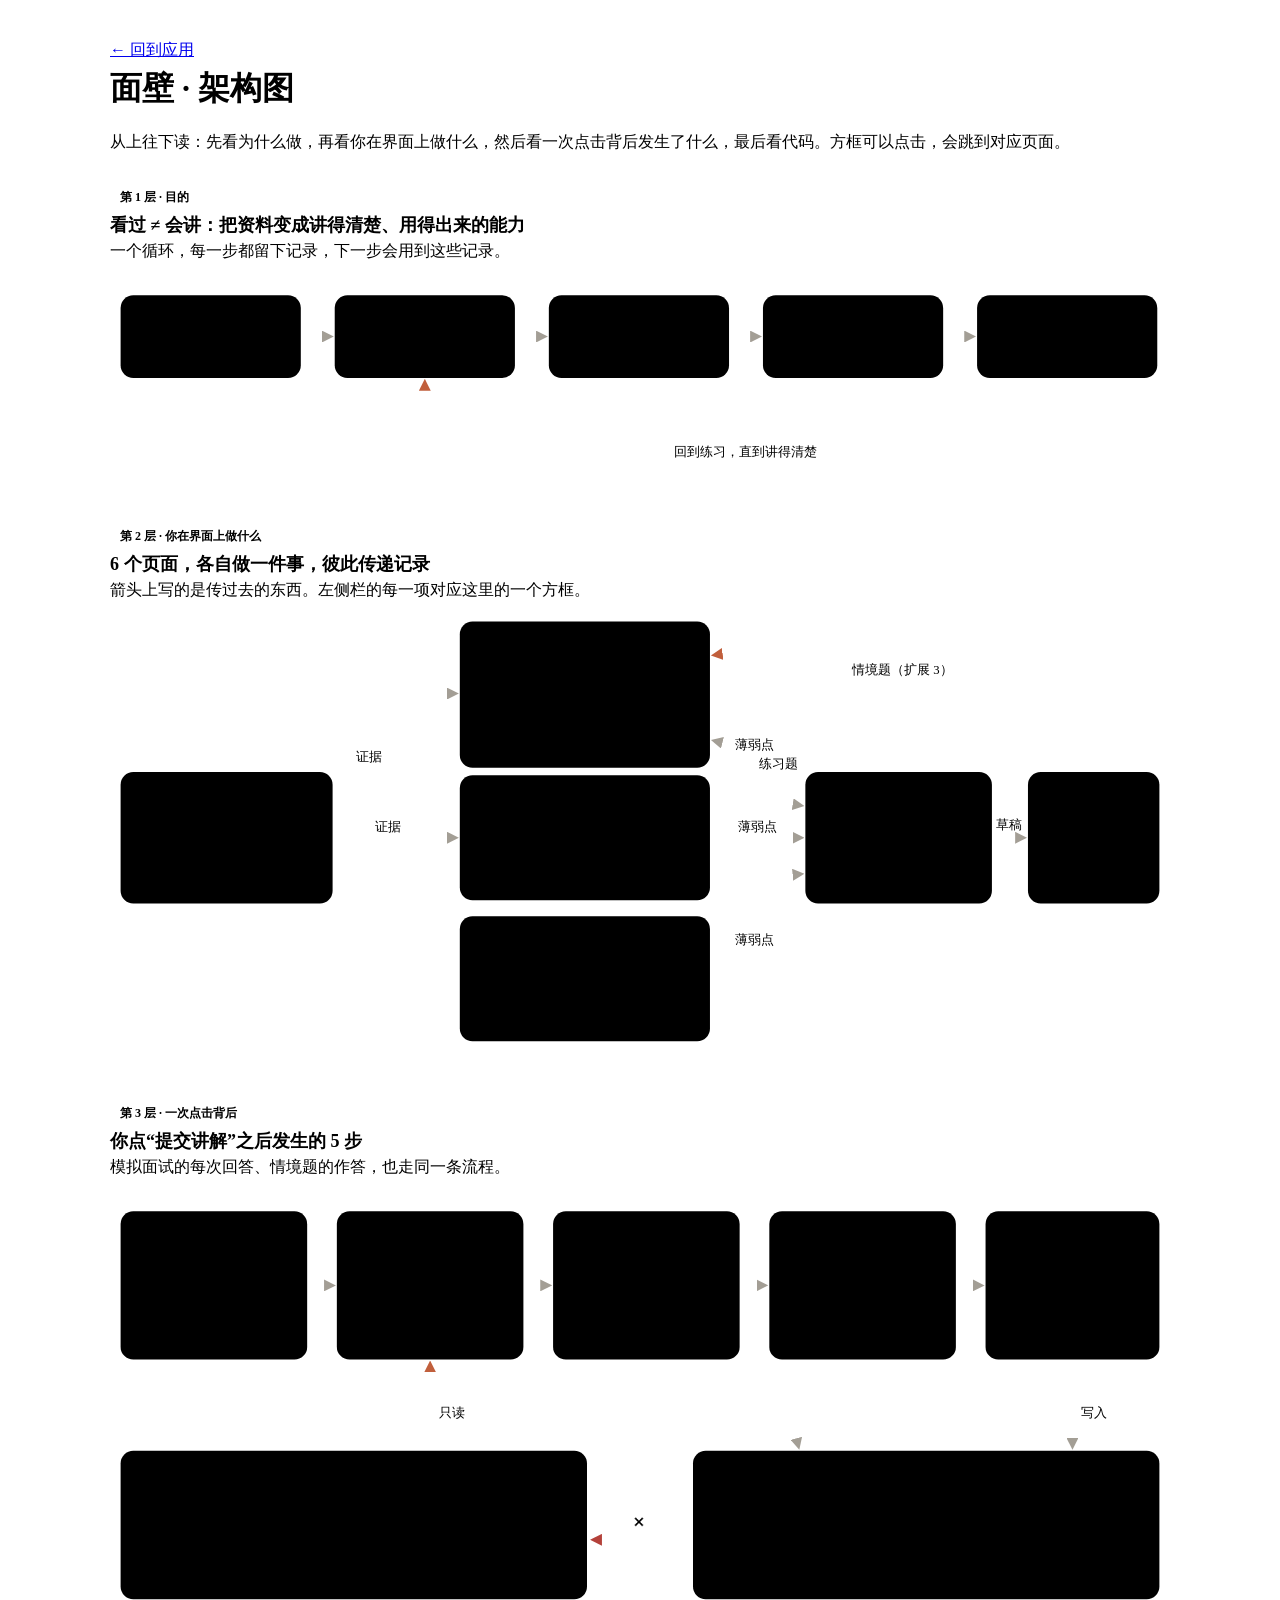
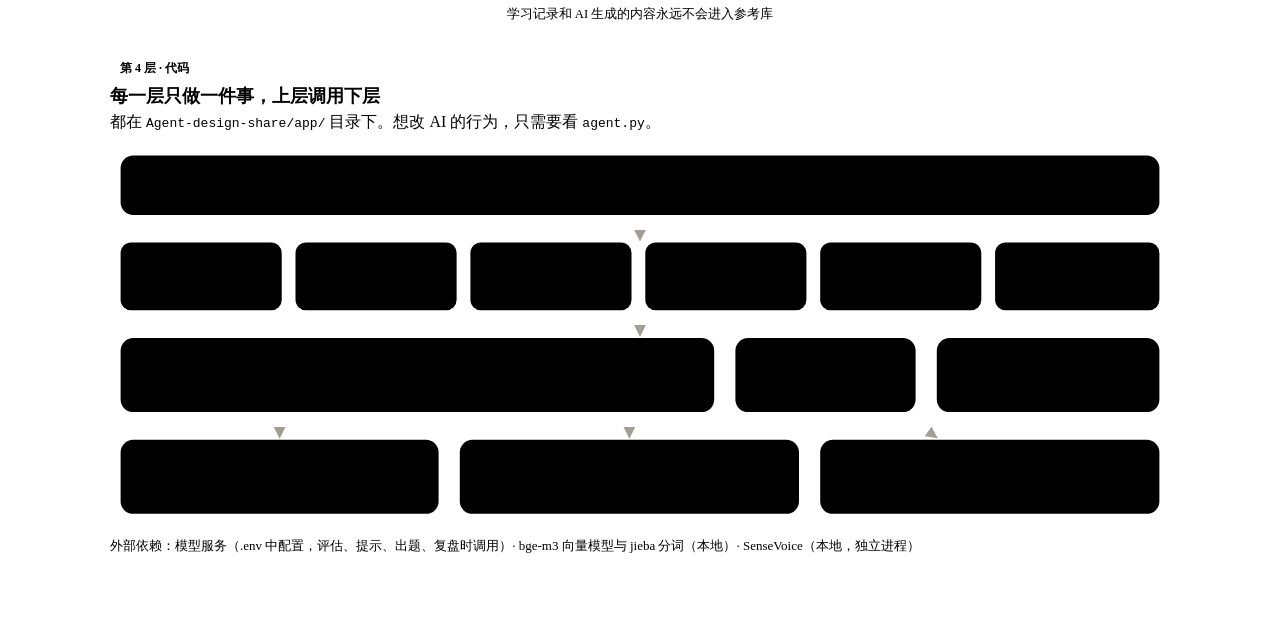
==== commit 4c43f5fe: "Close remaining proposal gaps; complete §4 experiment tooling Functional (proposal §2-3): - Evaluato" ====
--- a/Agent-design-share/app/static/architecture.html
+++ b/Agent-design-share/app/static/architecture.html
@@ -81,7 +81,7 @@
       <a href="/#practice" target="_top"><rect class="box hl" x="330" y="8" width="236" height="138" rx="12"/>
         <text class="t" x="348" y="36">练习（费曼讲解）</text>
         <text class="s" x="348" y="62">做：用自己的话讲解</text><text class="s" x="348" y="82">　　要提示并评价它（扩展 1）</text>
-        <text class="s" x="348" y="108">得到：分数、证据、</text><text class="s" x="348" y="128">　　　版本对比（扩展 2）</text></a>
+        <text class="s" x="348" y="108">得到：分数、证据、版本对比（扩展 2）</text><text class="s" x="348" y="128">　　　同一概念在各情境的得分</text></a>
       <a href="/#interview" target="_top"><rect class="box" x="330" y="153" width="236" height="118" rx="12"/>
         <text class="t" x="348" y="181">模拟面试</text>
         <text class="s" x="348" y="207">做：回答 AI 面试官</text>
@@ -94,7 +94,7 @@
       <a href="/#records" target="_top"><rect class="box info" x="656" y="150" width="176" height="124" rx="12"/>
         <text class="t" x="674" y="178">学习记录</text>
         <text class="s" x="674" y="204">做：确认薄弱点</text><text class="s" x="674" y="224">　　编辑提示偏好</text>
-        <text class="s" x="674" y="254">得到：闪卡草稿、情境题</text></a>
+        <text class="s" x="674" y="254">得到：练习题、闪卡草稿</text></a>
       <a href="/#cards" target="_top"><rect class="box" x="866" y="150" width="124" height="124" rx="12"/>
         <text class="t" x="884" y="178">闪卡</text>
         <text class="s" x="884" y="204">做：到期复习</text><text class="s" x="884" y="224">　　按难度评分</text>
@@ -105,6 +105,7 @@
       <path class="ar" d="M566 100C620 100 610 175 654 182"/><path class="ar" d="M566 212H654"/><path class="ar" d="M566 345C620 345 610 250 654 246"/>
       <text class="lbl" x="590" y="128">薄弱点</text><text class="lbl" x="592" y="206">薄弱点</text><text class="lbl" x="590" y="312">薄弱点</text>
       <path class="ar" d="M832 212H864"/><text class="lbl" x="836" y="204">草稿</text>
+      <path class="ar" d="M690 150C690 128 600 128 568 120"/><text class="lbl" x="612" y="146">练习题</text>
       <path class="ar hl" d="M744 150C744 40 640 30 568 40"/><text class="lbl" x="700" y="58">情境题（扩展 3）</text>
     </svg>
   </section>
@@ -120,8 +121,8 @@
         <text class="s" x="26" y="78">v1、v2、v3… 依次增加</text><text class="s" x="26" y="100">旧版本不会被修改</text>
       <rect class="box ok" x="214" y="20" width="176" height="140" rx="12"/>
         <text class="n" x="230" y="48">②</text><text class="t" x="250" y="48">找证据</text>
-        <text class="s" x="230" y="78">题目、回答各检索一次</text><text class="s" x="230" y="100">只查已审核的资料</text>
-        <text class="s" x="230" y="122">按优先级重排</text><text class="s" x="230" y="144">取前 3 条：E1 E2 E3</text>
+        <text class="s" x="230" y="78">只查已审核资料·优先级重排</text><text class="s" x="230" y="100">题目 → 前 3 条：E1–E3</text>
+        <text class="s" x="230" y="122">回答逐句核对 → 每句补 1 条</text><text class="s" x="230" y="144">题库相似题仅作参考</text>
       <rect class="box hl" x="418" y="20" width="176" height="140" rx="12"/>
         <text class="n" x="434" y="48">③</text><text class="t" x="454" y="48">AI 评估</text>
         <text class="s" x="434" y="78">4 个维度，各打 1–5 分</text><text class="s" x="434" y="100">引用你的原话</text>
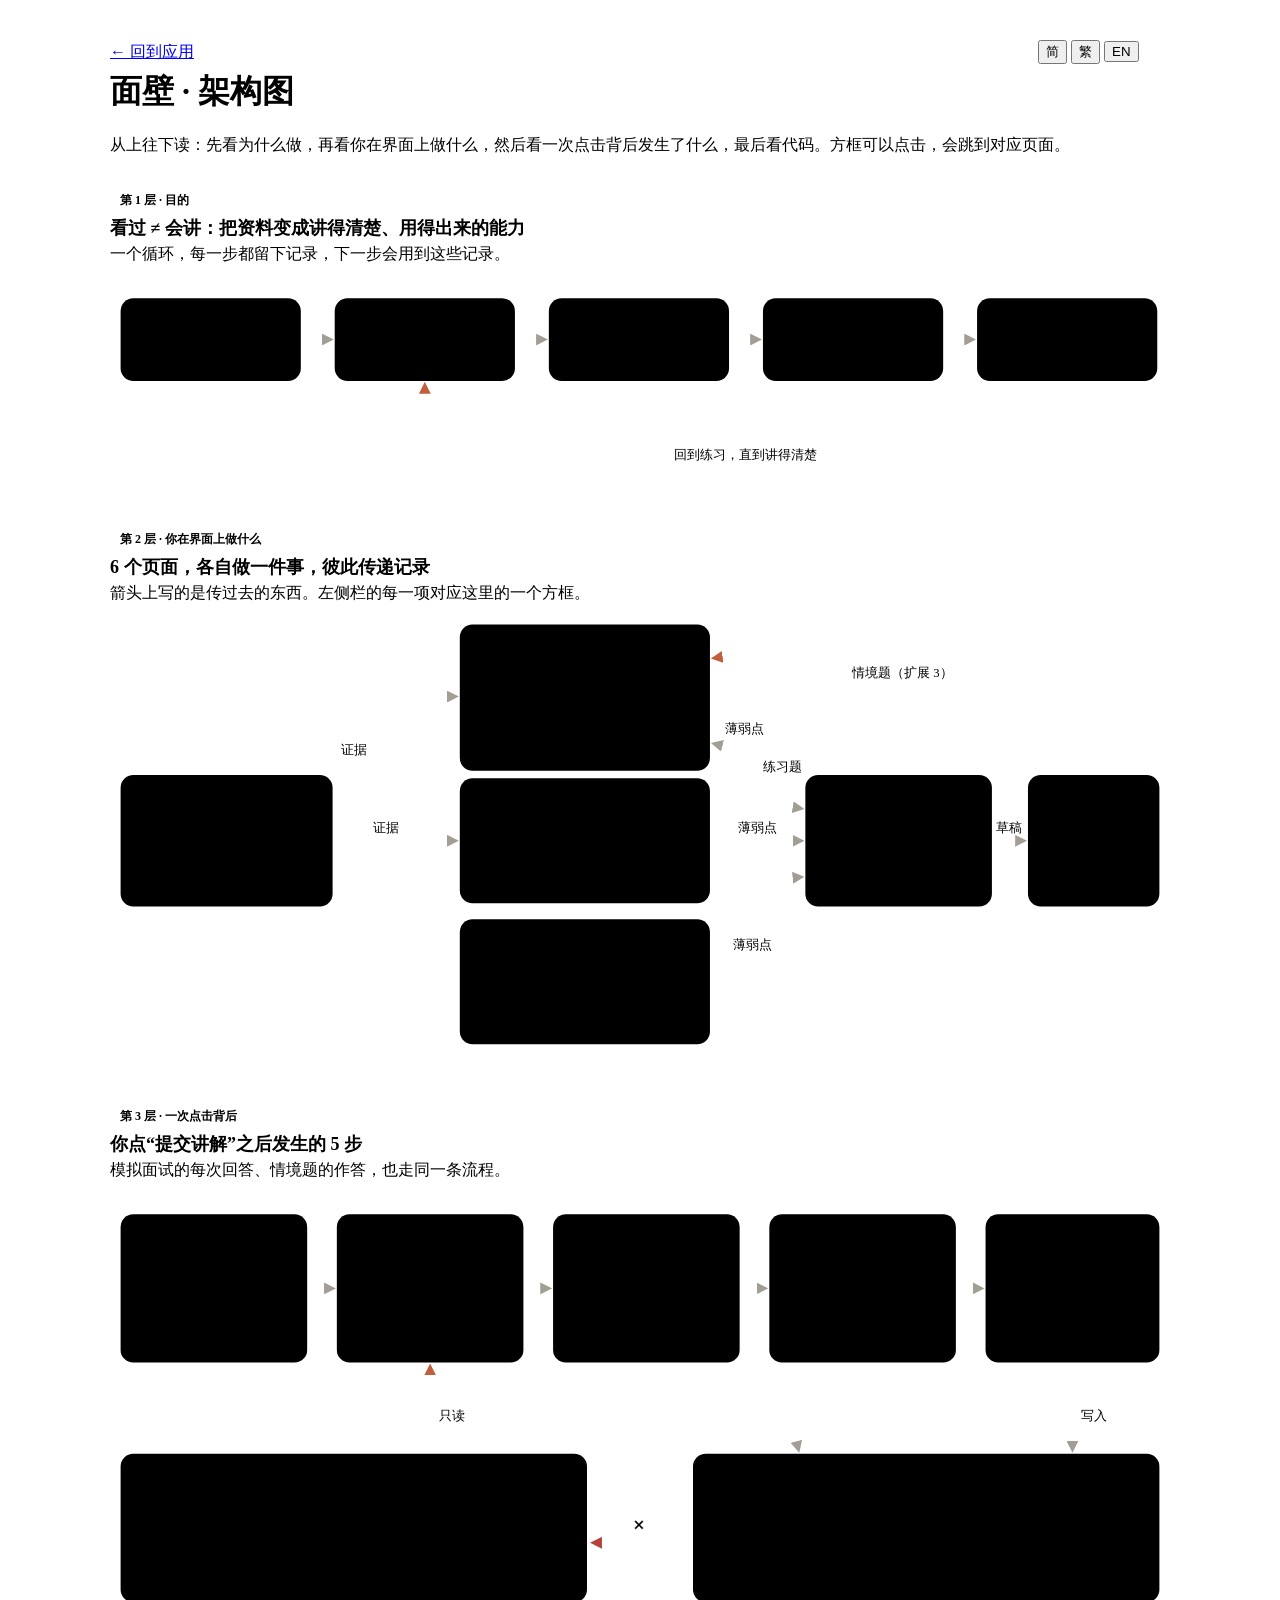
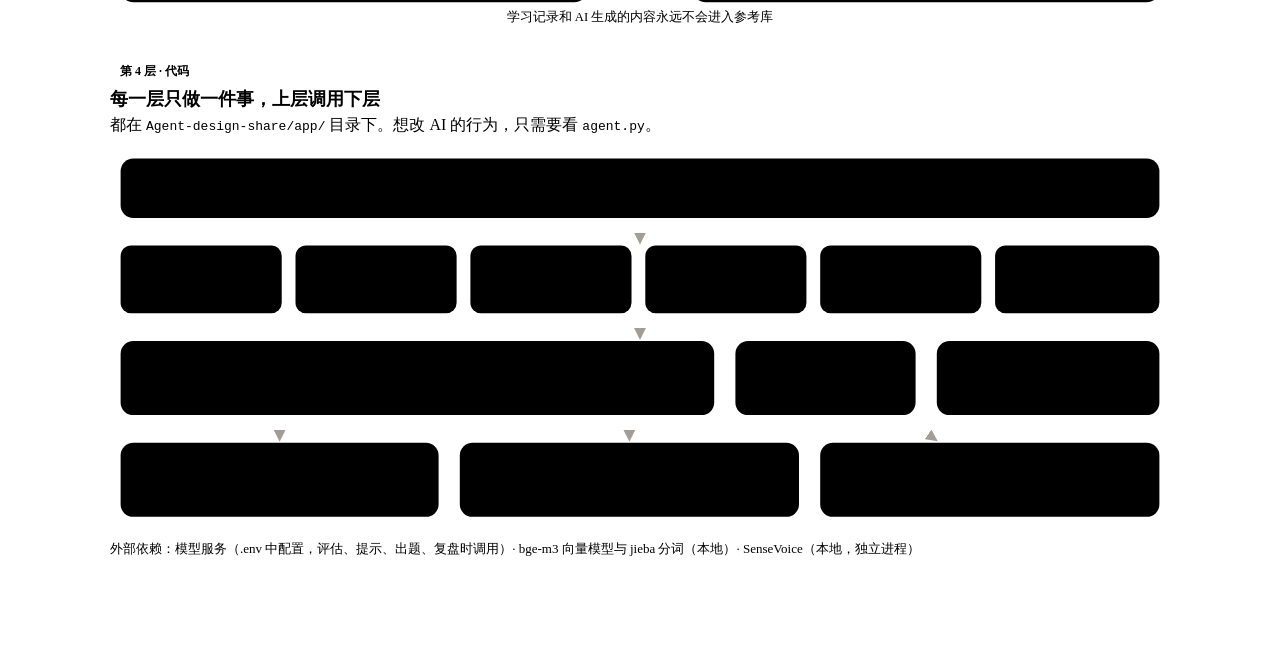
==== commit 8ce5ffaf: "UI: add zh-CN / zh-TW / English language switcher across app and architecture page" ====
--- a/Agent-design-share/app/static/architecture.html
+++ b/Agent-design-share/app/static/architecture.html
@@ -9,6 +9,8 @@
 <style>
   body { display: block; }
   .wrap { max-width: 1060px; margin: 0 auto; padding: 32px 28px 80px; }
+  .topbar { display: flex; align-items: center; justify-content: space-between; gap: 12px; }
+  .topbar .lang-seg { width: auto; min-width: 132px; }
   section { margin-top: 34px; }
   .lv { display: inline-block; font-size: 12px; font-weight: 600; color: var(--accent); background: var(--accent-soft); border-radius: 999px; padding: 1px 10px; margin-bottom: 6px; }
   section h2 { font-size: 18px; margin: 0 0 4px; }
@@ -30,6 +32,9 @@
   svg .ar.hl { stroke: var(--accent); marker-end: url(#ah2); }
   svg .ar.no { stroke: var(--bad); stroke-dasharray: 5 4; marker-end: url(#ah3); }
   svg .center { font-size: 22px; font-weight: 700; fill: var(--text); }
+  html[lang="en"] svg .t { font-size: 13.5px; }
+  html[lang="en"] svg .s { font-size: 11px; }
+  html[lang="en"] svg .lbl { font-size: 11px; }
   .card.note { margin-top: 10px; font-size: 13px; }
 </style>
 </head>
@@ -41,154 +46,296 @@
 </defs></svg>
 
 <div class="wrap">
-  <a href="/" class="tiny">← 回到应用</a>
-  <h1 style="margin-top:6px">面壁 · 架构图</h1>
-  <p class="muted">从上往下读：先看为什么做，再看你在界面上做什么，然后看一次点击背后发生了什么，最后看代码。方框可以点击，会跳到对应页面。</p>
+  <div class="topbar">
+    <a href="/" class="tiny" data-k="back">← 回到应用</a>
+    <div class="seg lang-seg" id="lang-switch" role="group" aria-label="Language">
+      <button data-lang="zh-CN" onclick="setArchLang('zh-CN')" title="简体中文">简</button>
+      <button data-lang="zh-TW" onclick="setArchLang('zh-TW')" title="繁體中文">繁</button>
+      <button data-lang="en" onclick="setArchLang('en')" title="English">EN</button>
+    </div>
+  </div>
+  <h1 style="margin-top:6px" data-k="h1">面壁 · 架构图</h1>
+  <p class="muted" data-k="intro">从上往下读：先看为什么做，再看你在界面上做什么，然后看一次点击背后发生了什么，最后看代码。方框可以点击，会跳到对应页面。</p>
 
   <!-- ① 目的 -->
   <section>
-    <span class="lv">第 1 层 · 目的</span>
-    <h2>看过 ≠ 会讲：把资料变成讲得清楚、用得出来的能力</h2>
-    <p>一个循环，每一步都留下记录，下一步会用到这些记录。</p>
+    <span class="lv" data-k="l1.tag">第 1 层 · 目的</span>
+    <h2 data-k="l1.h2">看过 ≠ 会讲：把资料变成讲得清楚、用得出来的能力</h2>
+    <p data-k="l1.p">一个循环，每一步都留下记录，下一步会用到这些记录。</p>
     <svg viewBox="0 0 1000 205">
       <a href="/#kb" target="_top"><rect class="box" x="10" y="20" width="170" height="78" rx="12"/>
-        <text class="n" x="28" y="48">1</text><text class="t" x="46" y="48">整理资料</text><text class="s" x="28" y="76">笔记、面经、教材摘录</text></a>
+        <text class="n" x="28" y="48">1</text><text class="t" x="46" y="48" data-k="l1.b1t">整理资料</text><text class="s" x="28" y="76" data-k="l1.b1s">笔记、面经、教材摘录</text></a>
       <a href="/#practice" target="_top"><rect class="box hl" x="212" y="20" width="170" height="78" rx="12"/>
-        <text class="n" x="230" y="48">2</text><text class="t" x="248" y="48">练习</text><text class="s" x="230" y="76">讲解 · 模拟面试 · 录音</text></a>
+        <text class="n" x="230" y="48">2</text><text class="t" x="248" y="48" data-k="l1.b2t">练习</text><text class="s" x="230" y="76" data-k="l1.b2s">讲解 · 模拟面试 · 录音</text></a>
       <rect class="box" x="414" y="20" width="170" height="78" rx="12"/>
-        <text class="n" x="432" y="48">3</text><text class="t" x="450" y="48">有依据的反馈</text><text class="s" x="432" y="76">对照你的资料打分</text>
+        <text class="n" x="432" y="48">3</text><text class="t" x="450" y="48" data-k="l1.b3t">有依据的反馈</text><text class="s" x="432" y="76" data-k="l1.b3s">对照你的资料打分</text>
       <a href="/#records" target="_top"><rect class="box" x="616" y="20" width="170" height="78" rx="12"/>
-        <text class="n" x="634" y="48">4</text><text class="t" x="652" y="48">记下薄弱点</text><text class="s" x="634" y="76">你确认后才算数</text></a>
+        <text class="n" x="634" y="48">4</text><text class="t" x="652" y="48" data-k="l1.b4t">记下薄弱点</text><text class="s" x="634" y="76" data-k="l1.b4s">你确认后才算数</text></a>
       <a href="/#cards" target="_top"><rect class="box" x="818" y="20" width="170" height="78" rx="12"/>
-        <text class="n" x="836" y="48">5</text><text class="t" x="854" y="48">复习、再练</text><text class="s" x="836" y="76">闪卡 · 情境题</text></a>
+        <text class="n" x="836" y="48">5</text><text class="t" x="854" y="48" data-k="l1.b5t">复习、再练</text><text class="s" x="836" y="76" data-k="l1.b5s">闪卡 · 情境题</text></a>
       <path class="ar" d="M180 59H210"/><path class="ar" d="M382 59H412"/><path class="ar" d="M584 59H614"/><path class="ar" d="M786 59H816"/>
       <path class="ar hl" d="M903 98V150H297V100"/>
-      <text class="lbl" x="600" y="172" text-anchor="middle">回到练习，直到讲得清楚</text>
+      <text class="lbl" x="600" y="172" text-anchor="middle" data-k="l1.loop">回到练习，直到讲得清楚</text>
     </svg>
   </section>
 
   <!-- ② 页面 -->
   <section>
-    <span class="lv">第 2 层 · 你在界面上做什么</span>
-    <h2>6 个页面，各自做一件事，彼此传递记录</h2>
-    <p>箭头上写的是传过去的东西。左侧栏的每一项对应这里的一个方框。</p>
+    <span class="lv" data-k="l2.tag">第 2 层 · 你在界面上做什么</span>
+    <h2 data-k="l2.h2">6 个页面，各自做一件事，彼此传递记录</h2>
+    <p data-k="l2.p">箭头上写的是传过去的东西。左侧栏的每一项对应这里的一个方框。</p>
     <svg viewBox="0 0 1000 430">
       <a href="/#kb" target="_top"><rect class="box ok" x="10" y="150" width="200" height="124" rx="12"/>
-        <text class="t" x="28" y="178">知识库</text>
-        <text class="s" x="28" y="204">做：添加资料，勾选“已审核”</text><text class="s" x="28" y="224">　　对检索结果标有用 / 没用</text>
-        <text class="s" x="28" y="254">得到：评分的依据</text></a>
+        <text class="t" x="28" y="178" data-k="l2.kb.t">知识库</text>
+        <text class="s" x="28" y="204" data-k="l2.kb.s1">做：添加资料，勾选“已审核”</text><text class="s" x="28" y="224" data-k="l2.kb.s2">　　对检索结果标有用 / 没用</text>
+        <text class="s" x="28" y="254" data-k="l2.kb.s3">得到：评分的依据</text></a>
 
       <a href="/#practice" target="_top"><rect class="box hl" x="330" y="8" width="236" height="138" rx="12"/>
-        <text class="t" x="348" y="36">练习（费曼讲解）</text>
-        <text class="s" x="348" y="62">做：用自己的话讲解</text><text class="s" x="348" y="82">　　要提示并评价它（扩展 1）</text>
-        <text class="s" x="348" y="108">得到：分数、证据、版本对比（扩展 2）</text><text class="s" x="348" y="128">　　　同一概念在各情境的得分</text></a>
+        <text class="t" x="348" y="36" data-k="l2.pr.t">练习（费曼讲解）</text>
+        <text class="s" x="348" y="62" data-k="l2.pr.s1">做：用自己的话讲解</text><text class="s" x="348" y="82" data-k="l2.pr.s2">　　要提示并评价它（扩展 1）</text>
+        <text class="s" x="348" y="108" data-k="l2.pr.s3">得到：分数、证据、版本对比（扩展 2）</text><text class="s" x="348" y="128" data-k="l2.pr.s4">　　　同一概念在各情境的得分</text></a>
       <a href="/#interview" target="_top"><rect class="box" x="330" y="153" width="236" height="118" rx="12"/>
-        <text class="t" x="348" y="181">模拟面试</text>
-        <text class="s" x="348" y="207">做：回答 AI 面试官</text>
-        <text class="s" x="348" y="233">得到：追问或换题、每题评估、</text><text class="s" x="348" y="253">　　　面试总结</text></a>
+        <text class="t" x="348" y="181" data-k="l2.iv.t">模拟面试</text>
+        <text class="s" x="348" y="207" data-k="l2.iv.s1">做：回答 AI 面试官</text>
+        <text class="s" x="348" y="233" data-k="l2.iv.s2">得到：追问或换题、每题评估、</text><text class="s" x="348" y="253" data-k="l2.iv.s3">　　　面试总结</text></a>
       <a href="/#speech" target="_top"><rect class="box" x="330" y="286" width="236" height="118" rx="12"/>
-        <text class="t" x="348" y="314">语音复盘</text>
-        <text class="s" x="348" y="340">做：上传录音，本地转写后校对</text>
-        <text class="s" x="348" y="366">得到：要点、不足、改进方向</text></a>
+        <text class="t" x="348" y="314" data-k="l2.sp.t">语音复盘</text>
+        <text class="s" x="348" y="340" data-k="l2.sp.s1">做：上传录音，本地转写后校对</text>
+        <text class="s" x="348" y="366" data-k="l2.sp.s2">得到：要点、不足、改进方向</text></a>
 
       <a href="/#records" target="_top"><rect class="box info" x="656" y="150" width="176" height="124" rx="12"/>
-        <text class="t" x="674" y="178">学习记录</text>
-        <text class="s" x="674" y="204">做：确认薄弱点</text><text class="s" x="674" y="224">　　编辑提示偏好</text>
-        <text class="s" x="674" y="254">得到：练习题、闪卡草稿</text></a>
+        <text class="t" x="674" y="178" data-k="l2.rec.t">学习记录</text>
+        <text class="s" x="674" y="204" data-k="l2.rec.s1">做：确认薄弱点</text><text class="s" x="674" y="224" data-k="l2.rec.s2">　　编辑提示偏好</text>
+        <text class="s" x="674" y="254" data-k="l2.rec.s3">得到：练习题、闪卡草稿</text></a>
       <a href="/#cards" target="_top"><rect class="box" x="866" y="150" width="124" height="124" rx="12"/>
-        <text class="t" x="884" y="178">闪卡</text>
-        <text class="s" x="884" y="204">做：到期复习</text><text class="s" x="884" y="224">　　按难度评分</text>
-        <text class="s" x="884" y="254">得到：下次时间</text></a>
+        <text class="t" x="884" y="178" data-k="l2.fc.t">闪卡</text>
+        <text class="s" x="884" y="204" data-k="l2.fc.s1">做：到期复习</text><text class="s" x="884" y="224" data-k="l2.fc.s2">　　按难度评分</text>
+        <text class="s" x="884" y="254" data-k="l2.fc.s3">得到：下次时间</text></a>
 
       <path class="ar" d="M210 190C270 190 270 76 328 76"/><path class="ar" d="M210 212H328"/>
-      <text class="lbl" x="232" y="140">证据</text><text class="lbl" x="250" y="206">证据</text>
+      <text class="lbl" x="218" y="130" data-k="l2.ev">证据</text><text class="lbl" x="248" y="204" data-k="l2.ev">证据</text>
       <path class="ar" d="M566 100C620 100 610 175 654 182"/><path class="ar" d="M566 212H654"/><path class="ar" d="M566 345C620 345 610 250 654 246"/>
-      <text class="lbl" x="590" y="128">薄弱点</text><text class="lbl" x="592" y="206">薄弱点</text><text class="lbl" x="590" y="312">薄弱点</text>
-      <path class="ar" d="M832 212H864"/><text class="lbl" x="836" y="204">草稿</text>
-      <path class="ar" d="M690 150C690 128 600 128 568 120"/><text class="lbl" x="612" y="146">练习题</text>
-      <path class="ar hl" d="M744 150C744 40 640 30 568 40"/><text class="lbl" x="700" y="58">情境题（扩展 3）</text>
+      <text class="lbl" x="580" y="110" data-k="l2.gap">薄弱点</text><text class="lbl" x="592" y="204" data-k="l2.gap">薄弱点</text><text class="lbl" x="588" y="314" data-k="l2.gap">薄弱点</text>
+      <path class="ar" d="M832 212H864"/><text class="lbl" x="836" y="204" data-k="l2.draft">草稿</text>
+      <path class="ar" d="M690 150C690 128 600 128 568 120"/><text class="lbl" x="616" y="146" data-k="l2.pq">练习题</text>
+      <path class="ar hl" d="M744 150C744 40 640 30 568 40"/><text class="lbl" x="700" y="58" data-k="l2.sc">情境题（扩展 3）</text>
     </svg>
   </section>
 
   <!-- ③ 一次提交背后 -->
   <section>
-    <span class="lv">第 3 层 · 一次点击背后</span>
-    <h2>你点“提交讲解”之后发生的 5 步</h2>
-    <p>模拟面试的每次回答、情境题的作答，也走同一条流程。</p>
+    <span class="lv" data-k="l3.tag">第 3 层 · 一次点击背后</span>
+    <h2 data-k="l3.h2">你点“提交讲解”之后发生的 5 步</h2>
+    <p data-k="l3.p">模拟面试的每次回答、情境题的作答，也走同一条流程。</p>
     <svg viewBox="0 0 1000 410">
       <rect class="box" x="10" y="20" width="176" height="140" rx="12"/>
-        <text class="n" x="26" y="48">①</text><text class="t" x="46" y="48">存为新版本</text>
-        <text class="s" x="26" y="78">v1、v2、v3… 依次增加</text><text class="s" x="26" y="100">旧版本不会被修改</text>
+        <text class="n" x="26" y="48">①</text><text class="t" x="46" y="48" data-k="l3.s1t">存为新版本</text>
+        <text class="s" x="26" y="78" data-k="l3.s1a">v1、v2、v3… 依次增加</text><text class="s" x="26" y="100" data-k="l3.s1b">旧版本不会被修改</text>
       <rect class="box ok" x="214" y="20" width="176" height="140" rx="12"/>
-        <text class="n" x="230" y="48">②</text><text class="t" x="250" y="48">找证据</text>
-        <text class="s" x="230" y="78">只查已审核资料·优先级重排</text><text class="s" x="230" y="100">题目 → 前 3 条：E1–E3</text>
-        <text class="s" x="230" y="122">回答逐句核对 → 每句补 1 条</text><text class="s" x="230" y="144">题库相似题仅作参考</text>
+        <text class="n" x="230" y="48">②</text><text class="t" x="250" y="48" data-k="l3.s2t">找证据</text>
+        <text class="s" x="230" y="78" data-k="l3.s2a">只查已审核资料·优先级重排</text><text class="s" x="230" y="100" data-k="l3.s2b">题目 → 前 3 条：E1–E3</text>
+        <text class="s" x="230" y="122" data-k="l3.s2c">回答逐句核对 → 每句补 1 条</text><text class="s" x="230" y="144" data-k="l3.s2d">题库相似题仅作参考</text>
       <rect class="box hl" x="418" y="20" width="176" height="140" rx="12"/>
-        <text class="n" x="434" y="48">③</text><text class="t" x="454" y="48">AI 评估</text>
-        <text class="s" x="434" y="78">4 个维度，各打 1–5 分</text><text class="s" x="434" y="100">引用你的原话</text>
-        <text class="s" x="434" y="122">标注依据的证据编号</text><text class="s" x="434" y="144">参考你之前的版本</text>
+        <text class="n" x="434" y="48">③</text><text class="t" x="454" y="48" data-k="l3.s3t">AI 评估</text>
+        <text class="s" x="434" y="78" data-k="l3.s3a">4 个维度，各打 1–5 分</text><text class="s" x="434" y="100" data-k="l3.s3b">引用你的原话</text>
+        <text class="s" x="434" y="122" data-k="l3.s3c">标注依据的证据编号</text><text class="s" x="434" y="144" data-k="l3.s3d">参考你之前的版本</text>
       <rect class="box" x="622" y="20" width="176" height="140" rx="12"/>
-        <text class="n" x="638" y="48">④</text><text class="t" x="658" y="48">程序校验</text>
-        <text class="s" x="638" y="78">原话不在回答里 → 删除</text><text class="s" x="638" y="100">证据编号不存在 → 删除</text>
-        <text class="s" x="638" y="122">格式不对 → 重试 1 次</text>
+        <text class="n" x="638" y="48">④</text><text class="t" x="658" y="48" data-k="l3.s4t">程序校验</text>
+        <text class="s" x="638" y="78" data-k="l3.s4a">原话不在回答里 → 删除</text><text class="s" x="638" y="100" data-k="l3.s4b">证据编号不存在 → 删除</text>
+        <text class="s" x="638" y="122" data-k="l3.s4c">格式不对 → 重试 1 次</text>
       <rect class="box info" x="826" y="20" width="164" height="140" rx="12"/>
-        <text class="n" x="842" y="48">⑤</text><text class="t" x="862" y="48">你看到</text>
-        <text class="s" x="842" y="78">有依据的评分</text><text class="s" x="842" y="100">或“无法确定”</text>
-        <text class="s" x="842" y="122">或“评估不可用”</text><text class="s" x="842" y="144">不会编造分数</text>
+        <text class="n" x="842" y="48">⑤</text><text class="t" x="862" y="48" data-k="l3.s5t">你看到</text>
+        <text class="s" x="842" y="78" data-k="l3.s5a">有依据的评分</text><text class="s" x="842" y="100" data-k="l3.s5b">或“无法确定”</text>
+        <text class="s" x="842" y="122" data-k="l3.s5c">或“评估不可用”</text><text class="s" x="842" y="144" data-k="l3.s5d">不会编造分数</text>
       <path class="ar" d="M186 90H212"/><path class="ar" d="M390 90H416"/><path class="ar" d="M594 90H620"/><path class="ar" d="M798 90H824"/>
 
       <rect class="box ok" x="10" y="246" width="440" height="140" rx="12"/>
-        <text class="t" x="30" y="276">参考库（评分依据）</text>
-        <text class="s" x="30" y="304">你添加并审核过的资料（Markdown 文件）</text>
-        <text class="s" x="30" y="326">每份资料：来源、版本、审核状态、优先级 0–5</text>
-        <text class="s" x="30" y="348">有用 +0.5，没用 −1；最终分 = 检索分 × (1 + 0.1 × 优先级)</text>
-        <text class="s" x="30" y="370">检索：BM25 + 向量 → 混合 → 按优先级重排</text>
+        <text class="t" x="30" y="276" data-k="l3.ref.t">参考库（评分依据）</text>
+        <text class="s" x="30" y="304" data-k="l3.ref.s1">你添加并审核过的资料（Markdown 文件）</text>
+        <text class="s" x="30" y="326" data-k="l3.ref.s2">每份资料：来源、版本、审核状态、优先级 0–5</text>
+        <text class="s" x="30" y="348" data-k="l3.ref.s3">有用 +0.5，没用 −1；最终分 = 检索分 × (1 + 0.1 × 优先级)</text>
+        <text class="s" x="30" y="370" data-k="l3.ref.s4">检索：BM25 + 向量 → 混合 → 按优先级重排</text>
       <rect class="box info" x="550" y="246" width="440" height="140" rx="12"/>
-        <text class="t" x="570" y="276">学习记录（你的历史）</text>
-        <text class="s" x="570" y="304">题目、每一版作答、每次评估</text>
-        <text class="s" x="570" y="326">提示与反馈、面试会话、复盘</text>
-        <text class="s" x="570" y="348">薄弱点、闪卡与复习记录</text>
-        <text class="s" x="570" y="370">按学习者隔离，可一键删除</text>
-      <path class="ar hl" d="M302 244V162"/><text class="lbl" x="310" y="214">只读</text>
-      <path class="ar" d="M98 162C98 215 640 205 650 244"/><path class="ar" d="M908 162V244"/><text class="lbl" x="916" y="214">写入</text>
+        <text class="t" x="570" y="276" data-k="l3.rec.t">学习记录（你的历史）</text>
+        <text class="s" x="570" y="304" data-k="l3.rec.s1">题目、每一版作答、每次评估</text>
+        <text class="s" x="570" y="326" data-k="l3.rec.s2">提示与反馈、面试会话、复盘</text>
+        <text class="s" x="570" y="348" data-k="l3.rec.s3">薄弱点、闪卡与复习记录</text>
+        <text class="s" x="570" y="370" data-k="l3.rec.s4">按学习者隔离，可一键删除</text>
+      <path class="ar hl" d="M302 244V162"/><text class="lbl" x="310" y="214" data-k="l3.ro">只读</text>
+      <path class="ar" d="M98 162C98 215 640 205 650 244"/><path class="ar" d="M908 162V244"/><text class="lbl" x="916" y="214" data-k="l3.wr">写入</text>
       <path class="ar no" d="M548 330H454"/><text class="bad" x="500" y="318" text-anchor="middle">✕</text>
-      <text class="bad" x="500" y="404" text-anchor="middle">学习记录和 AI 生成的内容永远不会进入参考库</text>
+      <text class="bad" x="500" y="404" text-anchor="middle" data-k="l3.wall">学习记录和 AI 生成的内容永远不会进入参考库</text>
     </svg>
   </section>
 
   <!-- ④ 代码 -->
   <section>
-    <span class="lv">第 4 层 · 代码</span>
-    <h2>每一层只做一件事，上层调用下层</h2>
-    <p>都在 <code>Agent-design-share/app/</code> 目录下。想改 AI 的行为，只需要看 <code>agent.py</code>。</p>
+    <span class="lv" data-k="l4.tag">第 4 层 · 代码</span>
+    <h2 data-k="l4.h2">每一层只做一件事，上层调用下层</h2>
+    <p data-k="l4.p" data-html="1">都在 <code>Agent-design-share/app/</code> 目录下。想改 AI 的行为，只需要看 <code>agent.py</code>。</p>
     <svg viewBox="0 0 1000 360">
       <rect class="box plain" x="10" y="10" width="980" height="56" rx="12"/>
-        <text class="t" x="30" y="44">浏览器</text><text class="m" x="110" y="44">static/app.js</text><text class="s" x="240" y="44">6 个页面 = 6 个视图；所有内容转义后显示</text>
+        <text class="t" x="30" y="44" data-k="l4.br">浏览器</text><text class="m" x="110" y="44">static/app.js</text><text class="s" x="240" y="44" data-k="l4.brs">6 个页面 = 6 个视图；所有内容转义后显示</text>
       <g>
-        <rect class="box" x="10" y="92" width="152" height="64" rx="10"/><text class="m" x="24" y="118">api/knowledge.py</text><text class="s" x="24" y="140">知识库</text>
-        <rect class="box" x="175" y="92" width="152" height="64" rx="10"/><text class="m" x="189" y="118">api/practice.py</text><text class="s" x="189" y="140">练习·提示·情境·薄弱点</text>
-        <rect class="box" x="340" y="92" width="152" height="64" rx="10"/><text class="m" x="354" y="118">api/interview.py</text><text class="s" x="354" y="140">模拟面试</text>
-        <rect class="box" x="505" y="92" width="152" height="64" rx="10"/><text class="m" x="519" y="118">api/speech.py</text><text class="s" x="519" y="140">语音复盘</text>
-        <rect class="box" x="670" y="92" width="152" height="64" rx="10"/><text class="m" x="684" y="118">api/cards.py</text><text class="s" x="684" y="140">闪卡</text>
-        <rect class="box" x="835" y="92" width="155" height="64" rx="10"/><text class="m" x="849" y="118">api/me.py</text><text class="s" x="849" y="140">领域·用量·删除数据</text>
+        <rect class="box" x="10" y="92" width="152" height="64" rx="10"/><text class="m" x="24" y="118">api/knowledge.py</text><text class="s" x="24" y="140" data-k="l4.a1">知识库</text>
+        <rect class="box" x="175" y="92" width="152" height="64" rx="10"/><text class="m" x="189" y="118">api/practice.py</text><text class="s" x="189" y="140" data-k="l4.a2">练习·提示·情境·薄弱点</text>
+        <rect class="box" x="340" y="92" width="152" height="64" rx="10"/><text class="m" x="354" y="118">api/interview.py</text><text class="s" x="354" y="140" data-k="l4.a3">模拟面试</text>
+        <rect class="box" x="505" y="92" width="152" height="64" rx="10"/><text class="m" x="519" y="118">api/speech.py</text><text class="s" x="519" y="140" data-k="l4.a4">语音复盘</text>
+        <rect class="box" x="670" y="92" width="152" height="64" rx="10"/><text class="m" x="684" y="118">api/cards.py</text><text class="s" x="684" y="140" data-k="l4.a5">闪卡</text>
+        <rect class="box" x="835" y="92" width="155" height="64" rx="10"/><text class="m" x="849" y="118">api/me.py</text><text class="s" x="849" y="140" data-k="l4.a6">领域·用量·删除数据</text>
       </g>
       <rect class="box hl" x="10" y="182" width="560" height="70" rx="12"/>
-        <text class="m" x="30" y="210">agent.py</text><text class="s" x="110" y="210">所有 AI 步骤和 prompt 都在这里</text>
-        <text class="s" x="30" y="236">评估 · 面试官 · 提示与偏好 · 情境题与检查 · 复盘 · 闪卡生成</text>
+        <text class="m" x="30" y="210">agent.py</text><text class="s" x="110" y="210" data-k="l4.ag1">所有 AI 步骤和 prompt 都在这里</text>
+        <text class="s" x="30" y="236" data-k="l4.ag2">评估 · 面试官 · 提示与偏好 · 情境题与检查 · 复盘 · 闪卡生成</text>
       <rect class="box" x="590" y="182" width="170" height="70" rx="12"/>
-        <text class="m" x="608" y="210">srs.py</text><text class="s" x="608" y="236">SM-2 / 固定 1·3·7 天</text>
+        <text class="m" x="608" y="210">srs.py</text><text class="s" x="608" y="236" data-k="l4.srs">SM-2 / 固定 1·3·7 天</text>
       <rect class="box" x="780" y="182" width="210" height="70" rx="12" stroke-dasharray="5 4"/>
-        <text class="m" x="798" y="210">asr_worker.py</text><text class="s" x="798" y="236">独立进程：SenseVoice 转写</text>
+        <text class="m" x="798" y="210">asr_worker.py</text><text class="s" x="798" y="236" data-k="l4.asr">独立进程：SenseVoice 转写</text>
       <rect class="box" x="10" y="278" width="300" height="70" rx="12"/>
-        <text class="m" x="30" y="306">llm.py</text><text class="s" x="30" y="332">唯一的模型入口：校验、重试、记录用量</text>
+        <text class="m" x="30" y="306">llm.py</text><text class="s" x="30" y="332" data-k="l4.llm">唯一的模型入口：校验、重试、记录用量</text>
       <rect class="box ok" x="330" y="278" width="320" height="70" rx="12"/>
-        <text class="m" x="350" y="306">retrieval.py</text><text class="s" x="350" y="332">参考库：Memsearch + Milvus，4 种检索</text>
+        <text class="m" x="350" y="306">retrieval.py</text><text class="s" x="350" y="332" data-k="l4.ret">参考库：Memsearch + Milvus，4 种检索</text>
       <rect class="box info" x="670" y="278" width="320" height="70" rx="12"/>
-        <text class="m" x="690" y="306">db.py</text><text class="s" x="690" y="332">学习记录：一个 SQLite 文件</text>
+        <text class="m" x="690" y="306">db.py</text><text class="s" x="690" y="332" data-k="l4.db">学习记录：一个 SQLite 文件</text>
       <path class="ar" d="M500 66V90"/><path class="ar" d="M500 156V180"/><path class="ar" d="M160 252V276"/><path class="ar" d="M490 252V276"/><path class="ar" d="M675 252C675 265 760 262 780 276"/>
     </svg>
-    <div class="card note">外部依赖：模型服务（.env 中配置，评估、提示、出题、复盘时调用）· bge-m3 向量模型与 jieba 分词（本地）· SenseVoice（本地，独立进程）</div>
+    <div class="card note" data-k="l4.note">外部依赖：模型服务（.env 中配置，评估、提示、出题、复盘时调用）· bge-m3 向量模型与 jieba 分词（本地）· SenseVoice（本地，独立进程）</div>
   </section>
 </div>
+<script src="/static/i18n.js"></script>
+<script>
+const ARCH = {
+  'zh-CN': {
+    title: '面壁 · 架构图',
+    back: '← 回到应用',
+    h1: '面壁 · 架构图',
+    intro: '从上往下读：先看为什么做，再看你在界面上做什么，然后看一次点击背后发生了什么，最后看代码。方框可以点击，会跳到对应页面。',
+    'l1.tag': '第 1 层 · 目的', 'l1.h2': '看过 ≠ 会讲：把资料变成讲得清楚、用得出来的能力', 'l1.p': '一个循环，每一步都留下记录，下一步会用到这些记录。',
+    'l1.b1t': '整理资料', 'l1.b1s': '笔记、面经、教材摘录',
+    'l1.b2t': '练习', 'l1.b2s': '讲解 · 模拟面试 · 录音',
+    'l1.b3t': '有依据的反馈', 'l1.b3s': '对照你的资料打分',
+    'l1.b4t': '记下薄弱点', 'l1.b4s': '你确认后才算数',
+    'l1.b5t': '复习、再练', 'l1.b5s': '闪卡 · 情境题',
+    'l1.loop': '回到练习，直到讲得清楚',
+    'l2.tag': '第 2 层 · 你在界面上做什么', 'l2.h2': '6 个页面，各自做一件事，彼此传递记录', 'l2.p': '箭头上写的是传过去的东西。左侧栏的每一项对应这里的一个方框。',
+    'l2.kb.t': '知识库', 'l2.kb.s1': '做：添加资料，勾选“已审核”', 'l2.kb.s2': '　　对检索结果标有用 / 没用', 'l2.kb.s3': '得到：评分的依据',
+    'l2.pr.t': '练习（费曼讲解）', 'l2.pr.s1': '做：用自己的话讲解', 'l2.pr.s2': '　　要提示并评价它（扩展 1）', 'l2.pr.s3': '得到：分数、证据、版本对比（扩展 2）', 'l2.pr.s4': '　　　同一概念在各情境的得分',
+    'l2.iv.t': '模拟面试', 'l2.iv.s1': '做：回答 AI 面试官', 'l2.iv.s2': '得到：追问或换题、每题评估、', 'l2.iv.s3': '　　　面试总结',
+    'l2.sp.t': '语音复盘', 'l2.sp.s1': '做：上传录音，本地转写后校对', 'l2.sp.s2': '得到：要点、不足、改进方向',
+    'l2.rec.t': '学习记录', 'l2.rec.s1': '做：确认薄弱点', 'l2.rec.s2': '　　编辑提示偏好', 'l2.rec.s3': '得到：练习题、闪卡草稿',
+    'l2.fc.t': '闪卡', 'l2.fc.s1': '做：到期复习', 'l2.fc.s2': '　　按难度评分', 'l2.fc.s3': '得到：下次时间',
+    'l2.ev': '证据', 'l2.gap': '薄弱点', 'l2.draft': '草稿', 'l2.pq': '练习题', 'l2.sc': '情境题（扩展 3）',
+    'l3.tag': '第 3 层 · 一次点击背后', 'l3.h2': '你点“提交讲解”之后发生的 5 步', 'l3.p': '模拟面试的每次回答、情境题的作答，也走同一条流程。',
+    'l3.s1t': '存为新版本', 'l3.s1a': 'v1、v2、v3… 依次增加', 'l3.s1b': '旧版本不会被修改',
+    'l3.s2t': '找证据', 'l3.s2a': '只查已审核资料·优先级重排', 'l3.s2b': '题目 → 前 3 条：E1–E3', 'l3.s2c': '回答逐句核对 → 每句补 1 条', 'l3.s2d': '题库相似题仅作参考',
+    'l3.s3t': 'AI 评估', 'l3.s3a': '4 个维度，各打 1–5 分', 'l3.s3b': '引用你的原话', 'l3.s3c': '标注依据的证据编号', 'l3.s3d': '参考你之前的版本',
+    'l3.s4t': '程序校验', 'l3.s4a': '原话不在回答里 → 删除', 'l3.s4b': '证据编号不存在 → 删除', 'l3.s4c': '格式不对 → 重试 1 次',
+    'l3.s5t': '你看到', 'l3.s5a': '有依据的评分', 'l3.s5b': '或“无法确定”', 'l3.s5c': '或“评估不可用”', 'l3.s5d': '不会编造分数',
+    'l3.ref.t': '参考库（评分依据）', 'l3.ref.s1': '你添加并审核过的资料（Markdown 文件）', 'l3.ref.s2': '每份资料：来源、版本、审核状态、优先级 0–5', 'l3.ref.s3': '有用 +0.5，没用 −1；最终分 = 检索分 × (1 + 0.1 × 优先级)', 'l3.ref.s4': '检索：BM25 + 向量 → 混合 → 按优先级重排',
+    'l3.rec.t': '学习记录（你的历史）', 'l3.rec.s1': '题目、每一版作答、每次评估', 'l3.rec.s2': '提示与反馈、面试会话、复盘', 'l3.rec.s3': '薄弱点、闪卡与复习记录', 'l3.rec.s4': '按学习者隔离，可一键删除',
+    'l3.ro': '只读', 'l3.wr': '写入', 'l3.wall': '学习记录和 AI 生成的内容永远不会进入参考库',
+    'l4.tag': '第 4 层 · 代码', 'l4.h2': '每一层只做一件事，上层调用下层', 'l4.p': '都在 <code>Agent-design-share/app/</code> 目录下。想改 AI 的行为，只需要看 <code>agent.py</code>。',
+    'l4.br': '浏览器', 'l4.brs': '6 个页面 = 6 个视图；所有内容转义后显示',
+    'l4.a1': '知识库', 'l4.a2': '练习·提示·情境·薄弱点', 'l4.a3': '模拟面试', 'l4.a4': '语音复盘', 'l4.a5': '闪卡', 'l4.a6': '领域·用量·删除数据',
+    'l4.ag1': '所有 AI 步骤和 prompt 都在这里', 'l4.ag2': '评估 · 面试官 · 提示与偏好 · 情境题与检查 · 复盘 · 闪卡生成',
+    'l4.srs': 'SM-2 / 固定 1·3·7 天', 'l4.asr': '独立进程：SenseVoice 转写',
+    'l4.llm': '唯一的模型入口：校验、重试、记录用量', 'l4.ret': '参考库：Memsearch + Milvus，4 种检索', 'l4.db': '学习记录：一个 SQLite 文件',
+    'l4.note': '外部依赖：模型服务（.env 中配置，评估、提示、出题、复盘时调用）· bge-m3 向量模型与 jieba 分词（本地）· SenseVoice（本地，独立进程）',
+  },
+  'zh-TW': {
+    title: '面壁 · 架構圖',
+    back: '← 回到應用',
+    h1: '面壁 · 架構圖',
+    intro: '從上往下讀：先看為什麼做，再看你在介面上做什麼，然後看一次點擊背後發生了什麼，最後看程式碼。方框可以點擊，會跳到對應頁面。',
+    'l1.tag': '第 1 層 · 目的', 'l1.h2': '看過 ≠ 會講：把資料變成講得清楚、用得出來的能力', 'l1.p': '一個循環，每一步都留下記錄，下一步會用到這些記錄。',
+    'l1.b1t': '整理資料', 'l1.b1s': '筆記、面經、教材摘錄',
+    'l1.b2t': '練習', 'l1.b2s': '講解 · 模擬面試 · 錄音',
+    'l1.b3t': '有依據的回饋', 'l1.b3s': '對照你的資料打分',
+    'l1.b4t': '記下薄弱點', 'l1.b4s': '你確認後才算數',
+    'l1.b5t': '複習、再練', 'l1.b5s': '閃卡 · 情境題',
+    'l1.loop': '回到練習，直到講得清楚',
+    'l2.tag': '第 2 層 · 你在介面上做什麼', 'l2.h2': '6 個頁面，各自做一件事，彼此傳遞記錄', 'l2.p': '箭頭上寫的是傳過去的東西。左側欄的每一項對應這裡的一個方框。',
+    'l2.kb.t': '知識庫', 'l2.kb.s1': '做：新增資料，勾選「已審核」', 'l2.kb.s2': '　　對檢索結果標有用 / 沒用', 'l2.kb.s3': '得到：評分的依據',
+    'l2.pr.t': '練習（費曼講解）', 'l2.pr.s1': '做：用自己的話講解', 'l2.pr.s2': '　　要提示並評價它（擴展 1）', 'l2.pr.s3': '得到：分數、證據、版本對比（擴展 2）', 'l2.pr.s4': '　　　同一概念在各情境的得分',
+    'l2.iv.t': '模擬面試', 'l2.iv.s1': '做：回答 AI 面試官', 'l2.iv.s2': '得到：追問或換題、每題評估、', 'l2.iv.s3': '　　　面試總結',
+    'l2.sp.t': '語音複盤', 'l2.sp.s1': '做：上傳錄音，本地轉寫後校對', 'l2.sp.s2': '得到：要點、不足、改進方向',
+    'l2.rec.t': '學習記錄', 'l2.rec.s1': '做：確認薄弱點', 'l2.rec.s2': '　　編輯提示偏好', 'l2.rec.s3': '得到：練習題、閃卡草稿',
+    'l2.fc.t': '閃卡', 'l2.fc.s1': '做：到期複習', 'l2.fc.s2': '　　按難度評分', 'l2.fc.s3': '得到：下次時間',
+    'l2.ev': '證據', 'l2.gap': '薄弱點', 'l2.draft': '草稿', 'l2.pq': '練習題', 'l2.sc': '情境題（擴展 3）',
+    'l3.tag': '第 3 層 · 一次點擊背後', 'l3.h2': '你點「提交講解」之後發生的 5 步', 'l3.p': '模擬面試的每次回答、情境題的作答，也走同一條流程。',
+    'l3.s1t': '存為新版本', 'l3.s1a': 'v1、v2、v3… 依序增加', 'l3.s1b': '舊版本不會被修改',
+    'l3.s2t': '找證據', 'l3.s2a': '只查已審核資料·優先級重排', 'l3.s2b': '題目 → 前 3 條：E1–E3', 'l3.s2c': '回答逐句核對 → 每句補 1 條', 'l3.s2d': '題庫相似題僅作參考',
+    'l3.s3t': 'AI 評估', 'l3.s3a': '4 個維度，各打 1–5 分', 'l3.s3b': '引用你的原話', 'l3.s3c': '標註依據的證據編號', 'l3.s3d': '參考你之前的版本',
+    'l3.s4t': '程式校驗', 'l3.s4a': '原話不在回答裡 → 刪除', 'l3.s4b': '證據編號不存在 → 刪除', 'l3.s4c': '格式不對 → 重試 1 次',
+    'l3.s5t': '你看到', 'l3.s5a': '有依據的評分', 'l3.s5b': '或「無法確定」', 'l3.s5c': '或「評估不可用」', 'l3.s5d': '不會編造分數',
+    'l3.ref.t': '參考庫（評分依據）', 'l3.ref.s1': '你新增並審核過的資料（Markdown 檔案）', 'l3.ref.s2': '每份資料：來源、版本、審核狀態、優先級 0–5', 'l3.ref.s3': '有用 +0.5，沒用 −1；最終分 = 檢索分 × (1 + 0.1 × 優先級)', 'l3.ref.s4': '檢索：BM25 + 向量 → 混合 → 按優先級重排',
+    'l3.rec.t': '學習記錄（你的歷史）', 'l3.rec.s1': '題目、每一版作答、每次評估', 'l3.rec.s2': '提示與回饋、面試會話、複盤', 'l3.rec.s3': '薄弱點、閃卡與複習記錄', 'l3.rec.s4': '按學習者隔離，可一鍵刪除',
+    'l3.ro': '唯讀', 'l3.wr': '寫入', 'l3.wall': '學習記錄和 AI 生成的內容永遠不會進入參考庫',
+    'l4.tag': '第 4 層 · 程式碼', 'l4.h2': '每一層只做一件事，上層呼叫下層', 'l4.p': '都在 <code>Agent-design-share/app/</code> 目錄下。想改 AI 的行為，只需要看 <code>agent.py</code>。',
+    'l4.br': '瀏覽器', 'l4.brs': '6 個頁面 = 6 個視圖；所有內容轉義後顯示',
+    'l4.a1': '知識庫', 'l4.a2': '練習·提示·情境·薄弱點', 'l4.a3': '模擬面試', 'l4.a4': '語音複盤', 'l4.a5': '閃卡', 'l4.a6': '領域·用量·刪除資料',
+    'l4.ag1': '所有 AI 步驟和 prompt 都在這裡', 'l4.ag2': '評估 · 面試官 · 提示與偏好 · 情境題與檢查 · 複盤 · 閃卡生成',
+    'l4.srs': 'SM-2 / 固定 1·3·7 天', 'l4.asr': '獨立行程：SenseVoice 轉寫',
+    'l4.llm': '唯一的模型入口：校驗、重試、記錄用量', 'l4.ret': '參考庫：Memsearch + Milvus，4 種檢索', 'l4.db': '學習記錄：一個 SQLite 檔案',
+    'l4.note': '外部依賴：模型服務（.env 中設定，評估、提示、出題、複盤時呼叫）· bge-m3 向量模型與 jieba 分詞（本地）· SenseVoice（本地，獨立行程）',
+  },
+  en: {
+    title: 'Mianbi · Architecture',
+    back: '← Back to app',
+    h1: 'Mianbi · Architecture',
+    intro: 'Read top to bottom: why it exists, what you do in the UI, what happens behind one click, and the code layout. Click any box to jump to that view.',
+    'l1.tag': 'Layer 1 · Purpose', 'l1.h2': 'Reading ≠ Explaining: turn notes into clear, usable mastery', 'l1.p': 'A closed loop where every step leaves records used by the next step.',
+    'l1.b1t': 'Curate Notes', 'l1.b1s': 'Notes, prep, excerpts',
+    'l1.b2t': 'Practice', 'l1.b2s': 'Explain · Interview · Audio',
+    'l1.b3t': 'Grounded Eval', 'l1.b3s': 'Scored vs. your sources',
+    'l1.b4t': 'Log Gaps', 'l1.b4s': 'Confirmed by you first',
+    'l1.b5t': 'Review & Retry', 'l1.b5s': 'Flashcards · Scenarios',
+    'l1.loop': 'Return to practice until you can explain it clearly',
+    'l2.tag': 'Layer 2 · Views & Flows', 'l2.h2': '6 pages, one job each, passing records along', 'l2.p': 'Arrows show what flows between pages. Each sidebar tab maps to one box.',
+    'l2.kb.t': 'Knowledge Base', 'l2.kb.s1': 'Do: add docs & mark Reviewed', 'l2.kb.s2': '    rate hits helpful / not', 'l2.kb.s3': 'Get: scoring evidence',
+    'l2.pr.t': 'Practice (Feynman)', 'l2.pr.s1': 'Do: explain in your own words', 'l2.pr.s2': '    ask & rate hints (Ext 1)', 'l2.pr.s3': 'Get: scores, evidence, diffs (Ext 2)', 'l2.pr.s4': '     scores across contexts',
+    'l2.iv.t': 'Mock Interview', 'l2.iv.s1': 'Do: answer AI interviewer', 'l2.iv.s2': 'Get: follow-ups, per-turn eval,', 'l2.iv.s3': '     session summary',
+    'l2.sp.t': 'Speech Reflection', 'l2.sp.s1': 'Do: upload audio & edit text', 'l2.sp.s2': 'Get: points, gaps, next steps',
+    'l2.rec.t': 'Records', 'l2.rec.s1': 'Do: confirm gaps', 'l2.rec.s2': '    edit hint prefs', 'l2.rec.s3': 'Get: practice & cards',
+    'l2.fc.t': 'Flashcards', 'l2.fc.s1': 'Do: review due', 'l2.fc.s2': '    rate recall', 'l2.fc.s3': 'Get: next date',
+    'l2.ev': 'Evidence', 'l2.gap': 'Gaps', 'l2.draft': 'Draft', 'l2.pq': 'Practice', 'l2.sc': 'Scenarios (Ext 3)',
+    'l3.tag': 'Layer 3 · Behind One Click', 'l3.h2': '5 steps after clicking "Submit explanation"', 'l3.p': 'Mock interview turns and scenario answers run through the exact same pipeline.',
+    'l3.s1t': 'Save Version', 'l3.s1a': 'v1, v2, v3… append-only', 'l3.s1b': 'Old versions stay intact',
+    'l3.s2t': 'Retrieve', 'l3.s2a': 'Reviewed only · reranked', 'l3.s2b': 'Question → top 3 (E1–E3)', 'l3.s2c': 'Claim check → +1/sentence', 'l3.s2d': 'Similar Qs for ref only',
+    'l3.s3t': 'AI Evaluate', 'l3.s3a': '4 dims, 1–5 scale each', 'l3.s3b': 'Quote your exact words', 'l3.s3c': 'Cite evidence IDs (E1…)', 'l3.s3d': 'Compare with past versions',
+    'l3.s4t': 'Verify Output', 'l3.s4a': 'Bad quote → stripped', 'l3.s4b': 'Invalid E-ID → stripped', 'l3.s4c': 'Bad schema → retry 1×',
+    'l3.s5t': 'Shown to You', 'l3.s5a': 'Grounded score', 'l3.s5b': 'or "Uncertain"', 'l3.s5c': 'or "Unavailable"', 'l3.s5d': 'Never fabricated',
+    'l3.ref.t': 'Reference Store (Evidence)', 'l3.ref.s1': 'Reviewed Markdown materials added by you', 'l3.ref.s2': 'Per doc: source, version, review status, priority 0–5', 'l3.ref.s3': 'Helpful +0.5, Not −1; final = hybrid × (1 + 0.1 × priority)', 'l3.ref.s4': 'Search: BM25 + dense → hybrid → priority rerank',
+    'l3.rec.t': 'Learning Store (Your History)', 'l3.rec.s1': 'Questions, all attempt versions, evaluations', 'l3.rec.s2': 'Hints & feedback, interview sessions, reflections', 'l3.rec.s3': 'Gaps, flashcards, and review logs', 'l3.rec.s4': 'Isolated per learner; one-click delete',
+    'l3.ro': 'Read', 'l3.wr': 'Write', 'l3.wall': 'Learning records & AI outputs never enter the Reference Store',
+    'l4.tag': 'Layer 4 · Code', 'l4.h2': 'One responsibility per layer; top calls bottom', 'l4.p': 'All under <code>Agent-design-share/app/</code>. To adjust AI behavior, check <code>agent.py</code>.',
+    'l4.br': 'Browser', 'l4.brs': '6 pages = 6 views; all dynamic text escaped',
+    'l4.a1': 'Knowledge Base', 'l4.a2': 'Practice·Hints·Gaps', 'l4.a3': 'Mock Interview', 'l4.a4': 'Speech Reflection', 'l4.a5': 'Flashcards', 'l4.a6': 'Domains·Usage·Me',
+    'l4.ag1': 'All AI steps and prompts live here', 'l4.ag2': 'Evaluator · Interviewer · Hints/Prefs · Scenarios · Reflection · Cards',
+    'l4.srs': 'SM-2 / Fixed 1·3·7d', 'l4.asr': 'Subprocess: SenseVoice ASR',
+    'l4.llm': 'Single LLM entry: validate, retry, log usage', 'l4.ret': 'Reference store: Memsearch + Milvus (4 modes)', 'l4.db': 'Learning store: single SQLite file',
+    'l4.note': 'External deps: LLM API (.env, used for eval/hints/questions/reflection) · bge-m3 embeddings & jieba (local) · SenseVoice ASR (local subprocess)',
+  },
+};
+
+function renderArch() {
+  const dict = ARCH[I18N.lang] || ARCH['zh-CN'];
+  document.title = dict.title;
+  document.querySelectorAll('[data-k]').forEach(el => {
+    const val = dict[el.dataset.k];
+    if (val === undefined) return;
+    if (el.dataset.html) el.innerHTML = val;
+    else el.textContent = val;
+  });
+  document.querySelectorAll('#lang-switch button').forEach(b => b.classList.toggle('on', b.dataset.lang === I18N.lang));
+}
+
+function setArchLang(code) {
+  I18N.setLang(code);
+  renderArch();
+}
+
+renderArch();
+</script>
 </body>
 </html>
